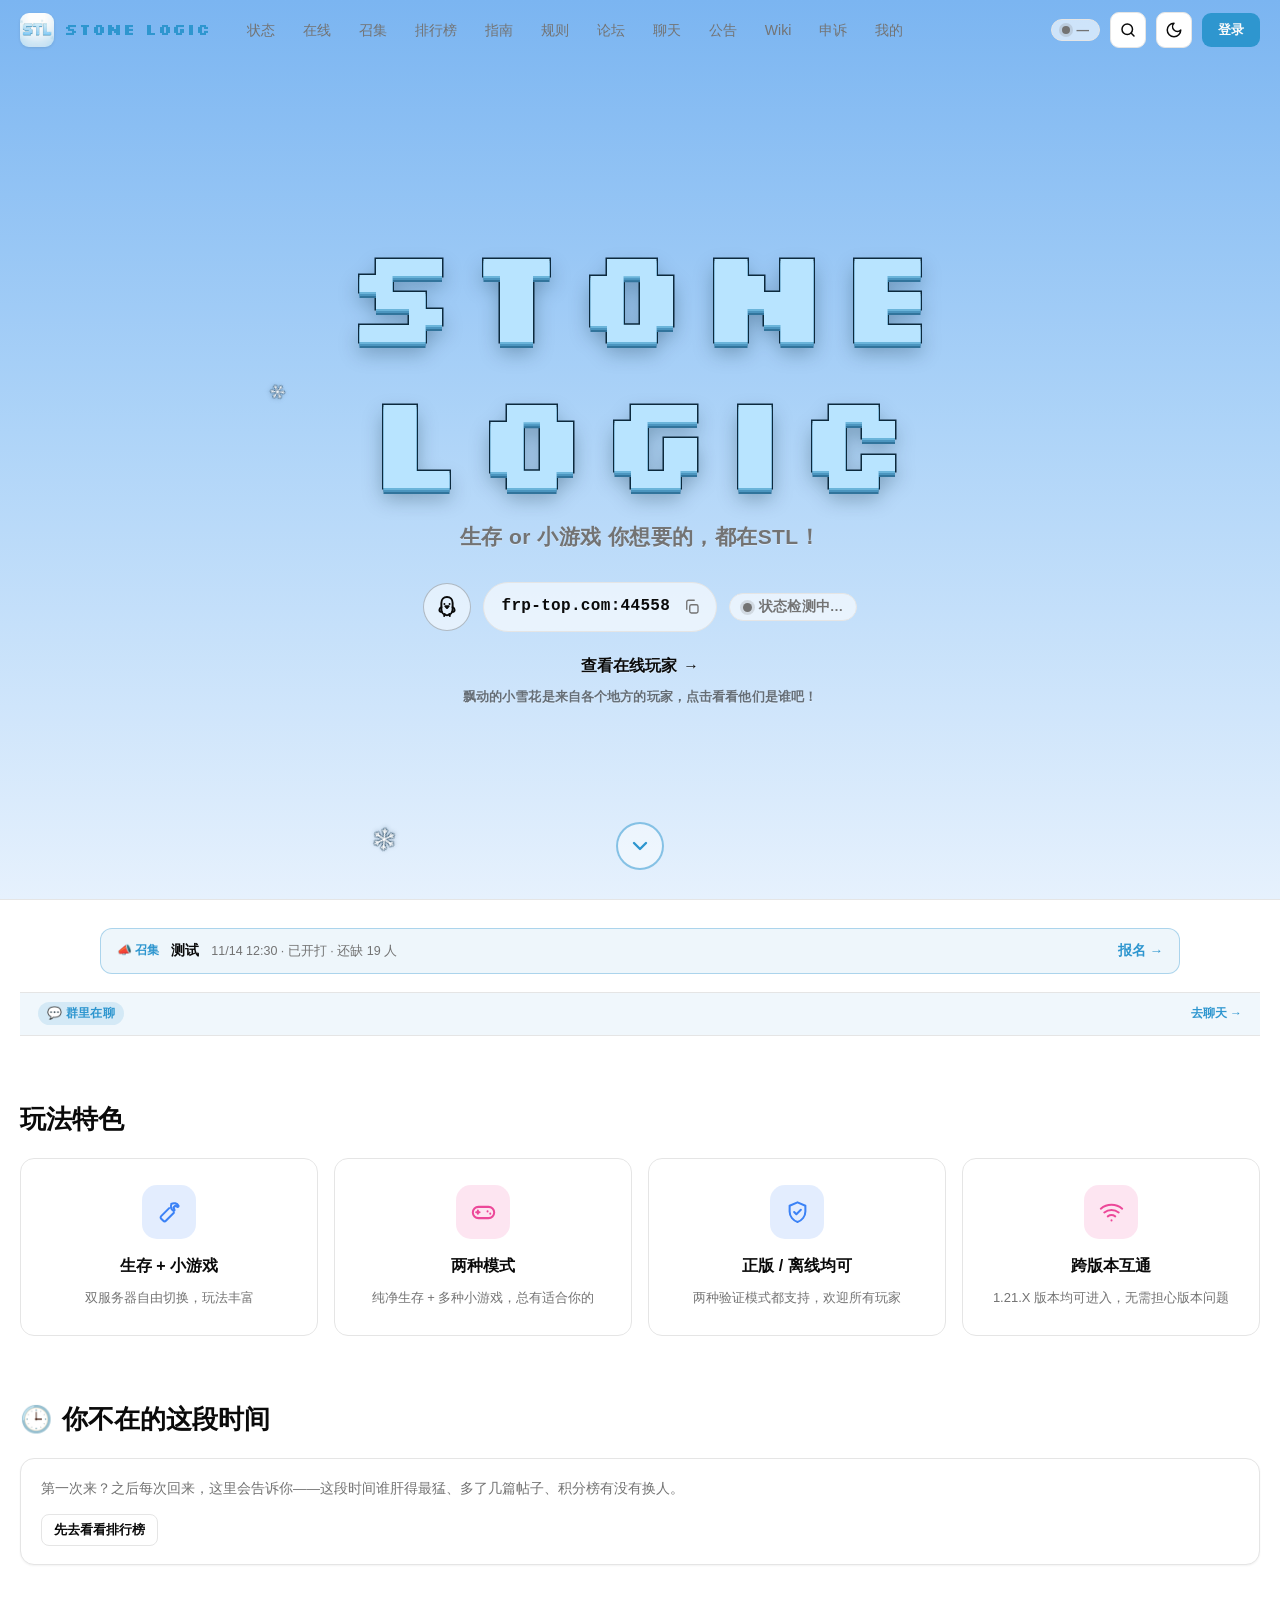
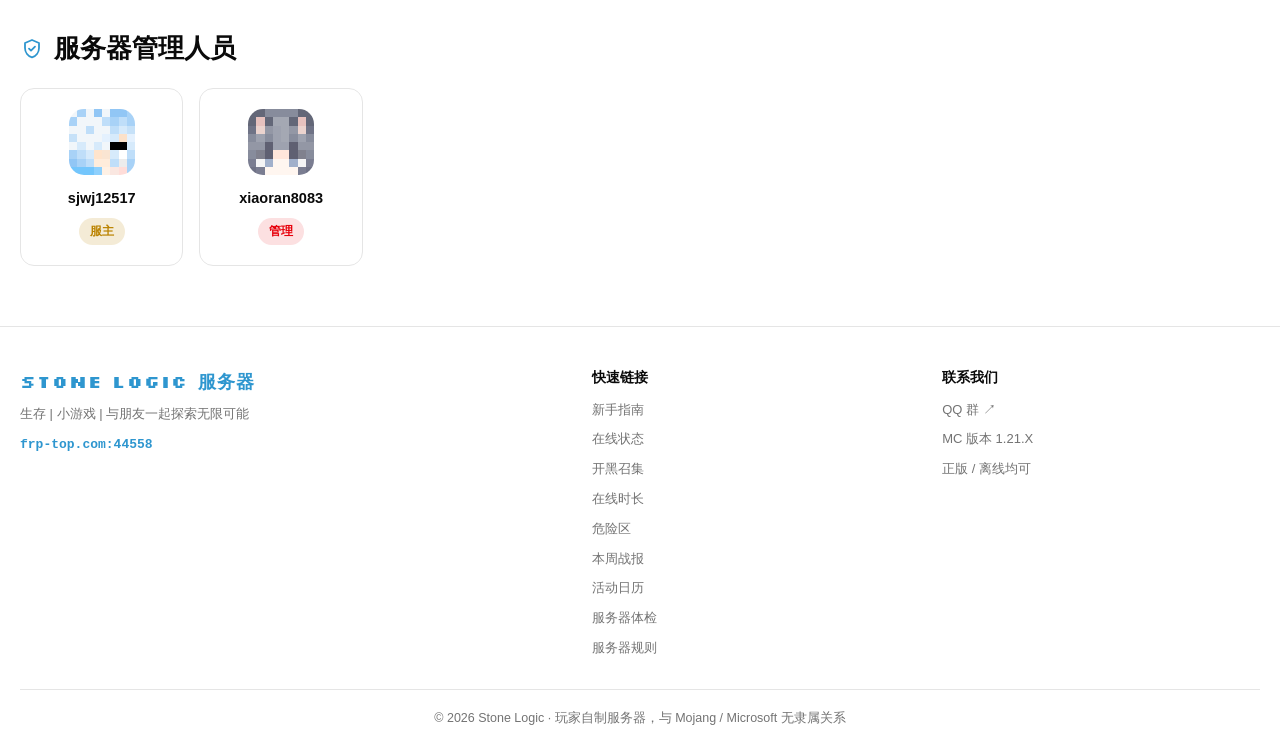
==== index.html @ b224d363 "移除赛事沙盘功能（用户决定不做了）：删赛事页/导航/报名UI/路由，服务端 match 模块解耦" ====
<!DOCTYPE html>
<html lang="zh-CN" data-theme="light">
<head>
<meta charset="UTF-8">
<meta name="viewport" content="width=device-width, initial-scale=1, viewport-fit=cover">
<meta name="description" content="Stone Logic 服务器官方站点：服务器状态、玩家皮肤查询、新手指南、服务器规则、封禁申诉。">
<title>Stone Logic 服务器</title>
<link rel="icon" href="assets/icon.png">
<link rel="stylesheet" href="assets/style.css">
  <link rel="preload" as="font" href="assets/fonts/silkscreen-700.woff2" type="font/woff2" crossorigin>
</head>
<body>

<!-- ===== 顶部导航 ===== -->
<header class="topbar">
  <div class="topbar-inner">
    <a class="brand" href="#/">
      <img class="brand-icon" src="assets/icon.png" alt="logo">
      <span class="brand-name stl-pixel">Stone Logic</span>
    </a>
    <nav class="nav-main" id="navMain"></nav>
    <div class="nav-right">
      <button class="icon-btn" id="searchBtn" title="全站搜索（Ctrl/⌘ + K）" aria-label="全站搜索">
        <svg width="18" height="18" viewBox="0 0 24 24" fill="none" stroke="currentColor" stroke-width="2" stroke-linecap="round" stroke-linejoin="round"><circle cx="11" cy="11" r="7"/><path d="m20 20-3.6-3.6"/></svg>
      </button>
      <button class="icon-btn" id="themeToggle" title="切换深色/浅色模式" aria-label="切换主题">
        <svg id="themeIconMoon" width="18" height="18" viewBox="0 0 24 24" fill="none" stroke="currentColor" stroke-width="2" stroke-linecap="round" stroke-linejoin="round"><path d="M12 3a6 6 0 0 0 9 9 9 9 0 1 1-9-9Z"/></svg>
        <svg id="themeIconSun" width="18" height="18" viewBox="0 0 24 24" fill="none" stroke="currentColor" stroke-width="2" stroke-linecap="round" stroke-linejoin="round" style="display:none"><circle cx="12" cy="12" r="4"/><path d="M12 2v2m0 16v2M4.9 4.9l1.4 1.4m11.4 11.4 1.4 1.4M2 12h2m16 0h2M4.9 19.1l1.4-1.4M17.7 6.3l1.4-1.4"/></svg>
      </button>
      <div class="nav-actions" id="navActions"></div>
    </div>
  </div>
</header>

<!-- ===== 主内容 ===== -->
<main class="main" id="main"></main>

<footer class="footer">
  <div class="footer-inner footer-cols">
    <div class="footer-brand">
      <div class="fb-name stl-pixel" id="footerName">Stone Logic 服务器</div>
      <p class="fb-tag">生存 | 小游戏 | 与朋友一起探索无限可能</p>
      <div class="fb-ip" id="footerIp">frp-top.com:44558</div>
    </div>
    <div class="footer-col">
      <div class="fc-title">快速链接</div>
      <a href="#/guide">新手指南</a>
      <a href="#/online">在线状态</a>
      <a href="#/rally">开黑召集</a>
      <a href="#/rank">在线时长</a>
      <a href="#/heat">危险区</a>
      <a href="#/weekly">本周战报</a>
      <a href="#/events">活动日历</a>
      <a href="#/health">服务器体检</a>
      <a href="#/rules">服务器规则</a>
    </div>
    <div class="footer-col">
      <div class="fc-title">联系我们</div>
      <a id="footerQq" href="https://qm.qq.com/q/UhSK4yuLGG" target="_blank" rel="noopener">QQ 群 ↗</a>
      <span>MC 版本 1.21.X</span>
      <span>正版 / 离线均可</span>
    </div>
  </div>
  <div class="footer-copy">© <span id="footerYear"></span> Stone Logic · 玩家自制服务器，与 Mojang / Microsoft 无隶属关系</div>
</footer>

<!-- 灯箱 -->
<div class="lightbox" id="lightbox" hidden>
  <button class="lb-close" id="lbClose" aria-label="关闭">✕</button>
  <img id="lbImg" src="" alt="">
  <div class="lb-cap" id="lbCap"></div>
</div>

<div class="toast" id="toast"></div>

<!-- ===== 全站搜索（Ctrl/⌘ + K） ===== -->
<div class="sbox" id="sbox" hidden>
  <div class="sbox-mask" id="sboxMask"></div>
  <div class="sbox-panel" role="dialog" aria-modal="true" aria-label="全站搜索">
    <div class="sbox-head">
      <svg class="sbox-ico" width="17" height="17" viewBox="0 0 24 24" fill="none" stroke="currentColor" stroke-width="2" stroke-linecap="round" stroke-linejoin="round"><circle cx="11" cy="11" r="7"/><path d="m20 20-3.6-3.6"/></svg>
      <input id="sboxInput" type="text" placeholder="搜玩家、帖子、Wiki、公告…" autocomplete="off" spellcheck="false">
      <kbd class="sbox-kbd">ESC</kbd>
    </div>
    <div class="sbox-body" id="sboxBody"></div>
    <div class="sbox-foot"><span id="sboxHint">输入关键词开始搜</span><span>Ctrl/⌘ + K 随时打开</span></div>
  </div>
</div>

<script src="assets/app.js"></script>
<script src="assets/authbar.js"></script>
<script src="assets/editor.js"></script>
</body>
</html>
---- assets/style.css ----
/* ===========================================================
   Stone Logic 官网样式 · mcnova 风格
   青绿主色 + 深色/浅色双主题 · shadcn 式卡片圆角
   =========================================================== */
/* 服务器名称统一用首页大标题那套方块像素字体。
   StlPixel 只有拉丁字形，"服务器" 这类中文会自动回落到后面的中文字体，
   跟首页「像素英文标题 + 普通中文标语」的搭配一致。 */
.stl-pixel{
  font-family:"StlPixel","Silkscreen","PingFang SC","Microsoft YaHei",Arial,sans-serif;
  font-weight:700;
  letter-spacing:.05em;
  text-transform:uppercase;
}
@font-face{
  font-family:"StlPixel";
  src:url("fonts/silkscreen-700.woff2") format("woff2");
  font-weight:700;font-style:normal;font-display:swap;
}
:root{
  /* 浅色主题 */
  --background: oklch(100% 0 0);
  --foreground: oklch(14.5% 0 0);
  --card: oklch(100% 0 0);
  --card-foreground: oklch(14.5% 0 0);
  --popover: oklch(100% 0 0);
  --popover-foreground: oklch(14.5% 0 0);
  --primary: oklch(64% .125 238);
  --primary-foreground: oklch(98.5% 0 0);
  --secondary: oklch(97% 0 0);
  --secondary-foreground: oklch(20.5% 0 0);
  --muted: oklch(97% 0 0);
  --muted-foreground: oklch(55.6% 0 0);
  --accent: oklch(97% 0 0);
  --accent-foreground: oklch(20.5% 0 0);
  --destructive: oklch(57.7% .245 27.325);
  --destructive-foreground: oklch(98.5% 0 0);
  --border: oklch(92.2% 0 0);
  --input: oklch(92.2% 0 0);
  --ring: oklch(64% .125 238 / .6);
  --gold: oklch(65% .14 80);
  --radius: .625rem;
  --font-sans: "Inter Variable","PingFang SC","Microsoft YaHei","Helvetica Neue",Arial,sans-serif;
  --shadow-sm: 0 1px 2px rgb(0 0 0/.05);
  --shadow: 0 4px 16px rgb(0 0 0/.07);
  --shadow-lg: 0 12px 34px rgb(0 0 0/.10);
  --sky-top:#7bb5f1; --sky-mid:#aed4f8; --sky-bottom:#e6f1fd;
  --topbar-h:60px;
}
[data-theme="dark"]{
  --background: oklch(14.5% 0 0);
  --foreground: oklch(98.5% 0 0);
  --card: oklch(20.5% 0 0);
  --card-foreground: oklch(98.5% 0 0);
  --popover: oklch(20.5% 0 0);
  --popover-foreground: oklch(98.5% 0 0);
  --primary: oklch(72% .12 238);
  --primary-foreground: oklch(15% 0 0);
  --secondary: oklch(26.9% 0 0);
  --secondary-foreground: oklch(98.5% 0 0);
  --muted: oklch(26.9% 0 0);
  --muted-foreground: oklch(70.8% 0 0);
  --accent: oklch(26.9% 0 0);
  --accent-foreground: oklch(98.5% 0 0);
  --destructive: oklch(70.4% .191 22.216);
  --destructive-foreground: oklch(98.5% 0 0);
  --border: oklch(100% 0 0/.1);
  --input: oklch(100% 0 0/.1);
  --ring: oklch(72% .12 238);
  --gold: oklch(70% .14 80);
  --shadow-sm: 0 1px 2px rgb(0 0 0/.3);
  --shadow: 0 4px 16px rgb(0 0 0/.35);
  --shadow-lg: 0 12px 34px rgb(0 0 0/.45);
  --sky-top:#2e5076; --sky-mid:#1e3654; --sky-bottom:#0f1c2c;
}
*{box-sizing:border-box}
[hidden]{display:none!important}
html{scroll-behavior:smooth}
body{
  margin:0;
  color:var(--foreground);
  background:var(--background);
  font-family:var(--font-sans);
  font-size:15px;
  line-height:1.6;
  -webkit-font-smoothing:antialiased;
  transition:background-color .25s,color .25s;
  min-height:100vh;
}
a{color:inherit;text-decoration:none}
img{display:block;max-width:100%}
button{font-family:inherit;cursor:pointer}
input,textarea,select{font-family:inherit}
code{font-family:ui-monospace,Consolas,Menlo,monospace}
::-webkit-scrollbar{width:10px;height:10px}
::-webkit-scrollbar-thumb{background:var(--border);border-radius:6px}

/* ===== 顶部导航 ===== */
.topbar{
  position:sticky;top:0;z-index:60;
  border-bottom:1px solid var(--border);
  background:color-mix(in oklab, var(--background) 82%, transparent);
  backdrop-filter:blur(14px);
  -webkit-backdrop-filter:blur(14px);
  transition:background-color .3s ease,border-color .3s ease;
}
/* 首页 Hero 铺在顶栏后面时，顶栏让路变全透明，天空渐变才能一路延伸上去，
   否则第一屏顶上会切出一条和页面不同色的白带。滚过 Hero 后自动恢复毛玻璃。 */
.topbar.over-hero{
  background:transparent;
  border-bottom-color:transparent;
  backdrop-filter:none;
  -webkit-backdrop-filter:none;
}
.topbar-inner{
  max-width:1280px;margin:0 auto;padding:0 20px;height:var(--topbar-h);
  display:flex;align-items:center;gap:16px;
}
.brand{display:flex;align-items:center;gap:10px;font-weight:800;font-size:17px;color:var(--primary);white-space:nowrap}
.brand-icon{width:34px;height:34px;border-radius:9px;object-fit:cover;box-shadow:0 1px 3px rgb(0 0 0/.10)}
.brand-name{font-size:16px}
.nav-main{display:flex;align-items:center;gap:4px;margin-left:8px;overflow-x:auto;scrollbar-width:none}
.nav-main::-webkit-scrollbar{display:none}
.nav-main a,.nav-main .nav-item{
  display:inline-flex;align-items:center;gap:5px;padding:7px 12px;border-radius:8px;
  font-size:14px;color:var(--muted-foreground);white-space:nowrap;cursor:pointer;transition:.18s;border:0;background:none;
}
.nav-main a:hover,.nav-main .nav-item:hover{color:var(--foreground);background:var(--accent)}
.nav-main a.active{color:var(--primary);font-weight:600}
.nav-main a.active{background:color-mix(in oklab, var(--primary) 10%, transparent)}
.nav-right{display:flex;align-items:center;gap:10px;margin-left:auto}
.icon-btn{
  width:36px;height:36px;border-radius:9px;border:1px solid var(--border);
  background:var(--card);color:var(--foreground);display:grid;place-items:center;transition:.18s;
}
.icon-btn:hover{border-color:var(--ring)}
.nav-actions{display:flex;align-items:center;gap:8px}

/* ===== 主内容 ===== */
.main{max-width:1280px;margin:0 auto;padding:28px 20px 60px;min-height:60vh}

/* ===== 首页 Hero（Minecraft 像素风大标题） ===== */
.hero{
  position:relative;overflow:hidden;
  /* 上边距要多拉：先把 .main 的 28px 内边距抵消掉，再钻到顶栏（含 1px 下边框）背后，
     这样天空渐变从窗口最顶端开始，跟菜单栏连成一片（配合 .topbar.over-hero） */
  margin:calc(-29px - var(--topbar-h)) calc(-50vw + 50%) 28px;
  padding:calc(clamp(60px,9vh,120px) + var(--topbar-h)) 20px clamp(84px,12vh,150px);
  min-height:100vh;
  min-height:100svh;
  display:flex;align-items:center;justify-content:center;
  text-align:center;
  border-bottom:1px solid var(--border);
  background:linear-gradient(180deg,var(--sky-top) 0%,var(--sky-mid) 48%,var(--sky-bottom) 100%);
}
.hero-sky{position:relative;max-width:1080px;margin:0 auto}
.hero-glow{
  position:absolute;left:0;top:0;width:360px;height:360px;border-radius:50%;
  pointer-events:none;opacity:0;z-index:3;
  background:radial-gradient(circle, rgba(255,255,255,.5) 0%, rgba(170,225,255,.22) 38%, transparent 68%);
  mix-blend-mode:screen;transform:translate(-50%,-50%);transition:opacity .25s;
}
.hero-title{
  margin:0 auto;
  display:flex;flex-direction:column;align-items:center;
  gap:clamp(6px,1.1vw,14px);
  font-family:"StlPixel","Silkscreen","Courier New",monospace;
  font-weight:700;
  font-size:clamp(44px,10.5vw,132px);
  line-height:1;letter-spacing:.06em;text-transform:uppercase;
  color:#b8e4ff;
  -webkit-text-stroke:3px #0e2b3f;
  paint-order:stroke fill;
  text-shadow:0 2px 0 #6ab4da,0 4px 0 #4b95bf,0 6px 0 #31749c,0 10px 20px rgba(8,40,60,.34);
  image-rendering:pixelated;
}
.hero-title span{display:block;padding-left:.06em}
.hero-slogan{
  margin:18px 0 4px;
  font-size:clamp(15px,1.9vw,21px);
  font-weight:600;letter-spacing:.02em;line-height:1.55;
  color:var(--muted-foreground);
  text-shadow:0 1px 0 rgba(255,255,255,.4);
}
.hero-actions{display:flex;gap:12px;justify-content:center;flex-wrap:wrap}
.hero-actions .btn{font-size:14.5px;padding:11px 22px}
.hero-meta{display:flex;align-items:center;justify-content:center;gap:12px;margin-top:clamp(20px,3.2vh,36px);flex-wrap:wrap}
.hero-qq{width:48px;height:48px;border-radius:50%;display:grid;place-items:center;flex:none;
  border:1.6px solid color-mix(in oklab,var(--foreground) 24%,transparent);color:var(--foreground);
  background:color-mix(in oklab,var(--card) 55%,transparent);transition:.18s}
.hero-qq:hover{border-color:var(--primary);color:var(--primary);transform:translateY(-1px)}
.hero-qq svg{width:26px;height:26px}
.hero-addr{display:flex;align-items:center;gap:2px;padding:4px 4px 4px 18px;border-radius:999px;
  background:color-mix(in oklab,var(--card) 62%,transparent);border:1px solid var(--border)}
.hero-ip{font-family:ui-monospace,Consolas,Menlo,monospace;font-size:16px;font-weight:700;color:var(--foreground);letter-spacing:.02em}
.hero-copy{width:40px;height:40px;border-radius:999px;border:0;background:transparent;color:var(--muted-foreground);
  display:grid;place-items:center;transition:.18s}
.hero-copy:hover{background:var(--accent);color:var(--primary)}
.hero-copy.ok{color:var(--primary)}
.hero-copy svg{width:18px;height:18px}
.hero-online{display:inline-flex;align-items:center;gap:6px;margin-top:clamp(14px,2.4vh,22px);
  font-size:15.5px;font-weight:700;color:var(--foreground);text-shadow:0 1px 0 rgba(255,255,255,.35)}
.hero-online strong{color:var(--primary);font-size:18px;margin:0 2px}
.ho-arrow{transition:transform .18s}
.hero-online:hover .ho-arrow{transform:translateX(4px)}
/* 雪花说明：比上面那条链接轻一档，别抢主文案的注意力；
   宽度收在 26em 内，窄屏最多折两行 */
.hero-online-hint{
  margin:8px auto 0;max-width:min(92vw,34em);text-wrap:balance;
  font-size:12.5px;line-height:1.65;font-weight:600;letter-spacing:.01em;
  color:color-mix(in oklab,var(--foreground) 56%,transparent);
  text-shadow:0 1px 0 rgba(255,255,255,.3);
  animation:stlFadeUp .6s .46s both;
}
[data-theme="dark"] .hero-online-hint{color:color-mix(in oklab,var(--foreground) 60%,transparent);text-shadow:none}
@media (max-width:560px){ .hero-online-hint{font-size:12px;max-width:min(94vw,24em)} }
@media (prefers-reduced-motion: reduce){ .hero-online-hint{animation:none!important} }
.hero-scroll{position:absolute;left:50%;bottom:clamp(16px,3.2vh,30px);transform:translateX(-50%);
  width:48px;height:48px;border-radius:50%;display:grid;place-items:center;cursor:pointer;z-index:4;
  border:2px solid color-mix(in oklab,var(--primary) 55%,transparent);
  background:color-mix(in oklab,var(--card) 45%,transparent);color:var(--primary);
  animation:stlBounce 1.8s ease-in-out infinite}
.hero-scroll:hover{background:color-mix(in oklab,var(--card) 72%,transparent)}
.hero-scroll svg{width:24px;height:24px}
@keyframes stlBounce{0%,100%{transform:translateX(-50%) translateY(0)}50%{transform:translateX(-50%) translateY(9px)}}

/* ===== 在线玩家雪花 ===== */
/* 每个在线玩家一朵，在 Hero 里飘；鼠标悬停出资料卡，点击进玩家主页 */
/* Hero 现在钻到顶栏背后了，雪花层要从顶栏下沿开始排，
   否则会有雪花飘进菜单栏、贴着导航文字和按钮，看着像错位 */
.hero-flakes{position:absolute;left:0;right:0;bottom:0;top:var(--topbar-h);overflow:hidden;pointer-events:none;z-index:2}
.snow{
  position:absolute;left:0;top:0;width:24px;height:24px;padding:0;border:0;background:none;
  pointer-events:auto;cursor:pointer;color:#fff;opacity:.95;
  filter:drop-shadow(0 1px 2px rgba(10,46,74,.28));
  transition:opacity .18s,color .18s,filter .18s;
  will-change:transform;
}
.snow svg{width:100%;height:100%;display:block}
.snow:hover,.snow:focus-visible{opacity:1;color:#f2faff;filter:drop-shadow(0 3px 8px rgba(10,46,74,.55)) brightness(1.08);outline:none}
.snow:hover{transform-origin:center}

/* 悬停资料卡 */
.snow-tip{
  position:fixed;z-index:90;left:0;top:0;pointer-events:none;
  display:flex;align-items:center;gap:10px;padding:9px 13px 9px 9px;
  background:var(--card);color:var(--card-foreground);
  border:1px solid var(--border);border-radius:12px;box-shadow:var(--shadow-lg);
  opacity:0;transform:translateY(6px);transition:opacity .16s,transform .16s;
}
.snow-tip.show{opacity:1;transform:none}
.snow-tip img{width:38px;height:38px;border-radius:9px;background:var(--muted);flex:none;image-rendering:pixelated}
.snow-tip .t-nm{font-weight:800;font-size:14.5px;line-height:1.25}
.snow-tip .t-sub{font-size:12px;color:var(--muted-foreground);margin-top:2px;white-space:nowrap}
.snow-tip .t-go{font-size:11.5px;color:var(--primary);font-weight:700;margin-top:3px;white-space:nowrap}

/* ===== 玩家主页 ===== */
.pf-head{display:flex;align-items:center;gap:16px;margin-bottom:22px}
.pf-av{width:76px;height:76px;border-radius:16px;background:var(--muted);flex:none;image-rendering:pixelated;
  border:1px solid var(--border)}
.pf-id{min-width:0}
.pf-name{font-size:22px;font-weight:800;line-height:1.2;word-break:break-all}
.pf-tags{display:flex;flex-wrap:wrap;align-items:center;gap:8px;margin-top:8px}
.pf-sec{font-size:14px;font-weight:700;margin:22px 0 10px;display:flex;align-items:center;gap:8px}
.pf-sec:first-child{margin-top:0}
.pf-cnt{font-size:12px;font-weight:600;color:var(--muted-foreground);background:var(--muted);
  border-radius:99px;padding:1px 8px}
.pf-posts{display:grid;gap:8px}
.pf-post{display:flex;align-items:center;gap:12px;padding:11px 14px;border:1px solid var(--border);
  border-radius:10px;font-size:14px;font-weight:600;transition:.16s;min-width:0}
.pf-post:hover{border-color:var(--ring);background:var(--accent);color:var(--primary)}
.pf-post span{margin-left:auto;flex:none;font-size:12px;font-weight:500;color:var(--muted-foreground)}
.pf-post span.pend{color:oklch(52% .13 70);font-weight:700}
[data-theme="dark"] .pf-post span.pend{color:oklch(80% .13 75)}
.pf-post.pf-more{color:var(--muted-foreground);font-weight:600;border-style:dashed;justify-content:center}
.pf-none{font-size:13.5px;color:var(--muted-foreground);padding:14px 2px;line-height:1.7}
.pf-post{overflow:hidden;text-overflow:ellipsis;white-space:nowrap}
@media (max-width:520px){
  .pf-head{flex-wrap:wrap;gap:12px}
  .pf-av{width:60px;height:60px;border-radius:13px}
  .pf-name{font-size:18px}
}

/* ===== 页头 ===== */
.page-head{margin-bottom:24px}
.page-head .crumb{font-size:13px;color:var(--muted-foreground);margin-bottom:6px}
.page-head h1{font-size:26px;font-weight:800;margin:0 0 6px;letter-spacing:-.5px}
.page-head p{color:var(--muted-foreground);font-size:14px;margin:0;max-width:720px}

/* ===== 卡片 ===== */
.card{
  background:var(--card);border:1px solid var(--border);border-radius:calc(var(--radius)*1.4);
  padding:20px;color:var(--card-foreground);
}
.card + .card{margin-top:16px}
.card-hover{transition:transform .2s,box-shadow .2s,border-color .2s}
.card-hover:hover{transform:translateY(-3px);border-color:var(--ring);box-shadow:var(--shadow-lg)}

/* ===== 首页分区（玩法特色 4 卡 / 服务器管理人员） ===== */
.home-section{margin-top:clamp(44px,7vh,76px)}
.section-title{display:flex;align-items:center;gap:10px;font-size:clamp(20px,2.6vw,26px);font-weight:800;margin:0 0 18px}
.sec-ico{display:inline-flex;color:var(--primary)}
.sec-ico svg{width:24px;height:24px}
.feat4{display:grid;grid-template-columns:repeat(auto-fit,minmax(220px,1fr));gap:16px}
.feat4-card{background:var(--card);border:1px solid var(--border);border-radius:calc(var(--radius)*1.4);
  display:flex;flex-direction:column;align-items:center;text-align:center;padding:26px 18px;
  transition:transform .2s,box-shadow .2s,border-color .2s}
.feat4-card:hover{transform:translateY(-3px);border-color:var(--ring);box-shadow:var(--shadow-lg)}
.feat4-ico{width:54px;height:54px;border-radius:15px;display:grid;place-items:center;margin-bottom:14px}
.feat4-ico svg{width:27px;height:27px}
.tint-blue{background:color-mix(in oklab,#3b82f6 14%,transparent);color:#3b82f6}
.tint-pink{background:color-mix(in oklab,#ec4899 14%,transparent);color:#ec4899}
.feat4-card h3{margin:0 0 8px;font-size:16px;font-weight:800}
.feat4-card p{margin:0;font-size:13px;color:var(--muted-foreground);line-height:1.7}
.staff-grid{display:grid;grid-template-columns:repeat(auto-fill,minmax(150px,1fr));gap:16px}
.staff-card{background:var(--card);border:1px solid var(--border);border-radius:calc(var(--radius)*1.4);
  display:flex;flex-direction:column;align-items:center;text-align:center;padding:20px 14px;transition:.2s}
.staff-card:hover{border-color:var(--ring);box-shadow:var(--shadow)}
.staff-av{width:66px;height:66px;border-radius:15px;image-rendering:pixelated;background-color:var(--muted);background-size:cover;background-position:center;background-repeat:no-repeat;margin-bottom:12px}
.staff-nm{font-weight:700;font-size:14.5px;margin-bottom:8px;word-break:break-all}
.staff-roles{display:flex;gap:6px;flex-wrap:wrap;justify-content:center}

/* ===== 网格 ===== */
.grid{display:grid;gap:16px}
.grid-2{grid-template-columns:repeat(auto-fit,minmax(300px,1fr))}
.grid-3{grid-template-columns:repeat(auto-fit,minmax(240px,1fr))}
.grid-4{grid-template-columns:repeat(auto-fit,minmax(200px,1fr))}

/* ===== 按钮 ===== */
.btn{
  display:inline-flex;align-items:center;justify-content:center;gap:8px;
  padding:9px 18px;border-radius:9px;font-size:14px;font-weight:600;
  border:1px solid transparent;transition:.18s;line-height:1.4;
}
.btn-primary{background:var(--primary);color:var(--primary-foreground)}
.btn-primary:hover{opacity:.9}
.btn-outline{background:var(--card);border-color:var(--border);color:var(--foreground)}
.btn-outline:hover{background:var(--accent)}
.btn-ghost{background:transparent;color:var(--muted-foreground)}
.btn-ghost:hover{background:var(--accent);color:var(--foreground)}
.btn-danger{background:var(--destructive);color:var(--destructive-foreground)}
.btn:disabled{opacity:.5;cursor:not-allowed}
.btn-sm{padding:6px 12px;font-size:13px;border-radius:8px}
.btn-block{width:100%}

/* ===== 表单 ===== */
.field{display:grid;gap:6px;margin-bottom:14px}
.field label{font-size:13px;font-weight:600;color:var(--muted-foreground)}
.field input,.field textarea,.field select{
  background:var(--card);border:1px solid var(--input);color:var(--foreground);
  border-radius:9px;padding:10px 13px;font-size:14px;width:100%;outline:none;transition:.18s;
}
.field input:focus,.field textarea:focus,.field select:focus{border-color:var(--ring);box-shadow:0 0 0 3px var(--ring)}
.field textarea{resize:vertical;min-height:96px;line-height:1.6}
.row2{display:grid;grid-template-columns:1fr 1fr;gap:14px}

/* ===== 徽章 / 标签 ===== */
.badge{
  display:inline-flex;align-items:center;gap:5px;padding:3px 10px;border-radius:999px;
  font-size:12px;font-weight:600;border:1px solid transparent;
}
.badge-green{background:color-mix(in oklab, var(--primary) 12%, transparent);color:var(--primary)}
.badge-gold{background:color-mix(in oklab, var(--gold) 16%, transparent);color:var(--gold)}
.badge-red{background:color-mix(in oklab, var(--destructive) 12%, transparent);color:var(--destructive)}
.badge-muted{background:var(--muted);color:var(--muted-foreground)}
.badge-blue{background:color-mix(in oklab,#3b82f6 12%,transparent);color:#3b82f6}
.badge-cyan{background:color-mix(in oklab,#06b6d4 12%,transparent);color:#06b6d4}
.dot{width:8px;height:8px;border-radius:50%;background:currentColor;display:inline-block}

/* ===== 状态页 ===== */
.status-hero{display:grid;grid-template-columns:1fr auto;gap:24px;align-items:center;margin-bottom:20px}
.status-hero .online-count{font-size:44px;font-weight:800;color:var(--primary);line-height:1}
.status-pill{
  display:inline-flex;align-items:center;gap:8px;padding:8px 16px;border-radius:999px;
  font-size:14px;font-weight:700;
}
.status-pill.on{background:color-mix(in oklab, var(--primary) 14%, transparent);color:var(--primary)}
.status-pill.off{background:color-mix(in oklab, var(--destructive) 14%, transparent);color:var(--destructive)}
.stat-row{display:flex;gap:16px;flex-wrap:wrap}
.stat-box{flex:1;min-width:140px;background:var(--muted);border-radius:12px;padding:14px 16px}
.stat-box .k{font-size:12px;color:var(--muted-foreground)}
.stat-box .v{font-size:20px;font-weight:700;margin-top:4px}
.stat-box .ksub{font-size:11px;color:var(--muted-foreground);margin-top:3px}
.stat-box .v.warn{color:oklch(62% .14 70)}
.stat-box .v.bad{color:var(--destructive)}
.motd{background:var(--muted);border-radius:12px;padding:14px 16px;margin-top:16px;font-size:14px;white-space:pre-wrap;color:var(--muted-foreground)}

/* ===== 在线人数曲线（状态页） ===== */
.st-chart-wrap{margin-top:20px;background:var(--card);border:1px solid var(--border);border-radius:12px;padding:14px 16px 8px}
.st-chart-head{display:flex;align-items:baseline;justify-content:space-between;gap:12px;flex-wrap:wrap;margin-bottom:10px}
.st-chart-head>span:first-child{font-size:14px;font-weight:700}
.st-chart-note{font-size:12px;color:var(--muted-foreground)}
.st-chart{width:100%;height:150px;display:block}

/* ===== 玩家列表 ===== */
.player-grid{display:grid;grid-template-columns:repeat(auto-fill,minmax(120px,1fr));gap:12px}
.player-cell{display:flex;flex-direction:column;align-items:center;gap:8px;padding:14px 8px;border-radius:12px;border:1px solid var(--border);background:var(--card);transition:.18s}
.player-cell:hover{border-color:var(--ring)}
.player-cell img{width:48px;height:48px;border-radius:10px;image-rendering:pixelated}
.player-cell .nm{font-size:13px;font-weight:600;max-width:110px;overflow:hidden;text-overflow:ellipsis;white-space:nowrap}

/* ===== 表格 ===== */
.table{width:100%;border-collapse:collapse;font-size:14px}
.table th,.table td{text-align:left;padding:11px 14px;border-bottom:1px solid var(--border)}
.table th{font-size:12px;font-weight:600;color:var(--muted-foreground);text-transform:uppercase;letter-spacing:.3px}
.table tbody tr:hover{background:var(--accent)}
.table .rank{font-weight:800;color:var(--primary)}
.table .rank.top1{color:var(--gold)}

/* ===== 页脚 ===== */
.footer{border-top:1px solid var(--border);padding:40px 20px 24px;color:var(--muted-foreground);font-size:13px}
.footer-inner{max-width:1280px;margin:0 auto}
.footer-cols{display:grid;grid-template-columns:1.7fr 1fr 1fr;gap:32px}
.fb-name{font-size:18px;font-weight:700;color:var(--primary);margin-bottom:8px}
.fb-tag{margin:0 0 10px;font-size:13px;color:var(--muted-foreground)}
.fb-ip{font-family:ui-monospace,Consolas,Menlo,monospace;font-weight:700;color:var(--primary);font-size:13px;word-break:break-all}
.footer-col{display:flex;flex-direction:column;gap:9px}
.fc-title{font-size:13.5px;font-weight:800;color:var(--foreground);margin-bottom:2px}
.footer-col a,.footer-col span{font-size:13px;color:var(--muted-foreground);transition:.16s}
.footer-col a:hover{color:var(--primary)}
.footer-copy{margin-top:30px;padding-top:18px;border-top:1px solid var(--border);text-align:center;font-size:12.5px;color:var(--muted-foreground)}

/* ===== 灯箱 ===== */
.lightbox{position:fixed;inset:0;z-index:200;background:rgb(0 0 0/.88);display:flex;align-items:center;justify-content:center;flex-direction:column}
.lightbox img{max-width:92vw;max-height:82vh;border-radius:12px}
.lb-close{position:absolute;top:18px;right:20px;width:42px;height:42px;border-radius:50%;border:none;background:rgb(255 255 255/.12);color:#fff;font-size:20px}
.lb-cap{color:#e6efe9;font-size:14px;margin-top:14px}

/* ===== Toast ===== */
.toast{position:fixed;left:50%;bottom:32px;transform:translate(-50%,20px);z-index:300;background:var(--popover);border:1px solid var(--border);color:var(--popover-foreground);padding:11px 20px;border-radius:12px;font-size:14px;box-shadow:var(--shadow-lg);opacity:0;pointer-events:none;transition:.25s;max-width:90vw}
.toast.show{opacity:1;transform:translate(-50%,0)}

/* ===== 空态 ===== */
.empty{padding:40px 20px;text-align:center;color:var(--muted-foreground);border:1px dashed var(--border);border-radius:14px}
.empty .ico{font-size:38px;margin-bottom:8px}
.empty p{margin:0;font-size:14px;white-space:nowrap}

/* ===== 响应式 ===== */
@media(max-width:860px){
  .status-hero{grid-template-columns:1fr}
  .row2{grid-template-columns:1fr}
}
@media(max-width:640px){
  .brand-name{display:none}
  .main{padding:20px 14px 50px}
  .nav-main a,.nav-main .nav-item{padding:6px 9px;font-size:13px}
}

/* ===== 入场动画 ===== */
@keyframes stlFadeUp{from{opacity:0;transform:translateY(18px)}to{opacity:1;transform:none}}
@keyframes stlFadeIn{from{opacity:0}to{opacity:1}}
@keyframes stlTitleIn{from{opacity:0;transform:translateY(12px) scale(.96)}to{opacity:1;transform:none}}
.hero-sky .hero-title{animation:stlTitleIn .6s cubic-bezier(.22,.61,.36,1) both}
.card,.page-head{animation:stlFadeUp .55s cubic-bezier(.22,.61,.36,1) both}
.hero-sky .hero-slogan{animation:stlFadeUp .6s .18s both}
.hero-sky .hero-actions,.hero-sky .hero-ip{animation:stlFadeUp .6s .38s both}
.grid > *{animation:stlFadeUp .5s both}
.feat4 > *,.staff-grid > *{animation:stlFadeUp .5s both}
.feat4 > *:nth-child(2),.staff-grid > *:nth-child(2){animation-delay:.05s}
.feat4 > *:nth-child(3),.staff-grid > *:nth-child(3){animation-delay:.1s}
.feat4 > *:nth-child(4),.staff-grid > *:nth-child(4){animation-delay:.15s}
.grid > *:nth-child(2){animation-delay:.05s}
.grid > *:nth-child(3){animation-delay:.1s}
.grid > *:nth-child(4){animation-delay:.15s}
.grid > *:nth-child(5){animation-delay:.2s}
.grid > *:nth-child(6){animation-delay:.25s}
.grid > *:nth-child(n+7){animation-delay:.3s}
.stat-row > *{animation:stlFadeUp .5s both}
@media (prefers-reduced-motion: reduce){
  .card,.page-head,.hero-sky .hero-title,.hero-sky .hero-slogan,
  .hero-sky .hero-actions,.hero-sky .hero-ip,.grid > *,
  .stat-row > *,.feat4 > *,.staff-grid > *{animation:none!important}
}

/* ===== 实时状态徽标（地址旁：绿点=在线 / 红点=离线） ===== */
.live-badge{
  display:inline-flex;align-items:center;gap:7px;
  padding:6px 13px;border-radius:999px;white-space:nowrap;
  font-size:13.5px;font-weight:700;line-height:1;letter-spacing:.01em;
  color:var(--muted-foreground);
  background:color-mix(in oklab,var(--card) 62%,transparent);
  border:1px solid var(--border);
  transition:color .2s,border-color .2s,background .2s
}
.live-dot{
  width:9px;height:9px;border-radius:50%;flex:none;
  background:var(--muted-foreground);
  box-shadow:0 0 0 3px color-mix(in oklab,var(--muted-foreground) 20%,transparent);
  transition:background .2s,box-shadow .2s
}
/* 在线：绿点 + 呼吸光晕 */
.live-badge.is-on{
  color:#15803d;border-color:rgba(34,197,94,.42);
  background:color-mix(in oklab,#22c55e 12%,transparent)
}
.live-badge.is-on .live-dot{
  background:#22c55e;box-shadow:0 0 0 3px rgba(34,197,94,.24);
  animation:livePulse 2s ease-in-out infinite
}
/* 离线：红点 */
.live-badge.is-off{
  color:var(--destructive);border-color:color-mix(in oklab,var(--destructive) 45%,transparent);
  background:color-mix(in oklab,var(--destructive) 12%,transparent)
}
.live-badge.is-off .live-dot{background:#ef4444;box-shadow:0 0 0 3px rgba(239,68,68,.24)}
@keyframes livePulse{
  0%,100%{box-shadow:0 0 0 3px rgba(34,197,94,.24)}
  50%{box-shadow:0 0 0 6px rgba(34,197,94,.07)}
}
/* 深色主题下调亮文字，保证对比度 */
[data-theme="dark"] .live-badge.is-on{color:#4ade80}
/* 首页：跟地址一起淡入，别突兀地蹦出来 */
.hero-sky .live-badge{animation:stlFadeUp .6s .38s both}
@media (prefers-reduced-motion: reduce){
  .hero-sky .live-badge{animation:none!important}
  .live-badge.is-on .live-dot{animation:none!important}
}
/* 状态胶囊的"在线"也改成绿色，跟地址旁的绿点统一语义（原来跟主色走是蓝的） */
.status-pill.on{
  background:color-mix(in oklab,#22c55e 15%,transparent);
  color:#15803d
}
[data-theme="dark"] .status-pill.on{color:#4ade80}
/* 顶部导航里的迷你版（全站可见，点进在线状态页） */
.nav-live{padding:4px 10px;font-size:12.5px;text-decoration:none;gap:6px}
.nav-live .live-dot{width:8px;height:8px}
.nav-live:hover{background:var(--accent)}
/* 名单为空时的占位：铺满整行居中，别缩成左边一个小方块 */
.player-grid > .empty{grid-column:1/-1;justify-self:center}
/* 名单同步说明（比实时人数略滞后的提示） */
.list-note{grid-column:1/-1;margin-top:8px;font-size:12.5px;color:var(--muted-foreground)}
@media (max-width:600px){
  .live-badge{font-size:12.5px;padding:5px 11px}
  /* 手机窄屏导航本来就挤，这里只保留状态点，不占文字宽度 */
  .nav-live{display:none}
}

/* ===== 反馈页 ===== */
.fb-tip{
  padding:11px 14px;margin-bottom:16px;border-radius:10px;
  font-size:13px;line-height:1.7;
  background:color-mix(in oklab,var(--primary) 8%,transparent);
  border:1px solid color-mix(in oklab,var(--primary) 22%,transparent);
  border-left:3px solid var(--primary);
  color:var(--muted-foreground);
}
.fb-tip strong{color:var(--primary)}
.field label .fb-count{
  float:right;font-weight:500;font-size:12px;
  color:var(--muted-foreground);font-variant-numeric:tabular-nums
}
#fbText{min-height:150px}
.fb-msg{font-size:13px;line-height:1.7;min-height:20px;margin-bottom:12px}
.fb-msg.busy{color:var(--muted-foreground)}
.fb-msg.ok{color:#15803d}
.fb-msg.ok a{color:inherit;font-weight:600;text-decoration:underline;text-underline-offset:2px}
.fb-msg.err{color:var(--destructive)}
[data-theme="dark"] .fb-msg.ok{color:#4ade80}
.fb-actions{display:flex;flex-wrap:wrap;gap:10px;align-items:center}
.fb-foot{margin-top:16px;padding-top:14px;border-top:1px solid var(--border);font-size:12.5px;color:var(--muted-foreground)}
.fb-foot a{color:var(--primary);text-decoration:underline;text-underline-offset:2px}

/* ===== 三端聊天 ===== */
.chat-note{
  padding:10px 13px;margin-bottom:14px;border-radius:10px;font-size:12.5px;line-height:1.7;
  background:color-mix(in oklab,var(--primary) 8%,transparent);
  border:1px solid color-mix(in oklab,var(--primary) 20%,transparent);
  color:var(--muted-foreground)
}
.chat-list{
  height:clamp(320px,52vh,520px);overflow-y:auto;overscroll-behavior:contain;
  border:1px solid var(--border);border-radius:12px;background:var(--muted);padding:10px
}
.chat-empty{color:var(--muted-foreground);font-size:13px;text-align:center;padding:40px 10px}
.chat-row{
  display:flex;align-items:baseline;gap:8px;flex-wrap:wrap;
  padding:7px 9px;margin-bottom:5px;border-radius:9px;background:var(--card);
  border:1px solid transparent;line-height:1.65
}
.chat-row.mine{border-color:color-mix(in oklab,var(--primary) 32%,transparent);
  background:color-mix(in oklab,var(--primary) 7%,var(--card))}
.chat-tag{
  flex:none;font-size:10.5px;font-weight:700;padding:1px 7px;border-radius:999px;
  color:#fff;background:var(--muted-foreground);letter-spacing:.02em
}
.chat-tag.src-qq{background:oklch(62% .14 250)}
.chat-tag.src-mc{background:oklch(60% .13 155)}
.chat-tag.src-web{background:oklch(62% .16 310)}
[data-theme="dark"] .chat-tag.src-qq{background:oklch(72% .14 250)}
[data-theme="dark"] .chat-tag.src-mc{background:oklch(72% .13 155)}
[data-theme="dark"] .chat-tag.src-web{background:oklch(72% .16 310)}
.chat-name{font-size:12.5px;font-weight:700;color:var(--foreground)}
.chat-time{font-size:11px;color:var(--muted-foreground);font-variant-numeric:tabular-nums}
.chat-text{font-size:13.5px;color:var(--foreground);word-break:break-word;white-space:pre-wrap}
.chat-compose{display:flex;gap:9px;margin-top:12px}
.chat-compose input{
  flex:1;min-width:0;background:var(--card);border:1px solid var(--input);color:var(--foreground);
  border-radius:9px;padding:10px 13px;font-size:14px;outline:none
}
.chat-compose input:focus{border-color:var(--ring);box-shadow:0 0 0 3px var(--ring)}
.chat-compose input:disabled{opacity:.55}
.chat-compose .btn{flex:none;white-space:nowrap}
.chat-status{font-size:12.5px;min-height:18px;margin-top:9px;color:var(--muted-foreground)}
.chat-status.err{color:var(--destructive);font-weight:600}
.chat-status.busy{color:var(--muted-foreground)}
.chat-login{
  margin-top:11px;padding:10px 13px;border-radius:9px;font-size:13px;
  background:color-mix(in oklab,var(--destructive) 8%,transparent);
  border:1px solid color-mix(in oklab,var(--destructive) 22%,transparent);
  color:var(--foreground)
}
.chat-login a{color:var(--primary);font-weight:700;text-decoration:underline;text-underline-offset:2px}
@media (max-width:600px){
  .chat-list{height:46vh}
  .chat-compose .btn{padding:9px 13px;font-size:13px}
}

/* ================= 论坛 ================= */
.forum-wrap{display:grid;grid-template-columns:240px 1fr;gap:22px;align-items:start}
@media (max-width:820px){.forum-wrap{grid-template-columns:1fr}}
.forum-side{position:sticky;top:84px;background:var(--card);border:1px solid var(--border);border-radius:var(--radius);padding:16px;box-shadow:var(--shadow-sm)}
@media (max-width:820px){.forum-side{position:static}}
.forum-side .side-new{display:block;width:100%;text-align:center;margin-bottom:14px}
.forum-side h4{font-size:12px;text-transform:uppercase;letter-spacing:.06em;color:var(--muted-foreground);margin:16px 0 8px}
.forum-side h4:first-of-type{margin-top:0}
.forum-nav a,.forum-cat a{display:flex;align-items:center;justify-content:space-between;gap:8px;padding:8px 10px;border-radius:9px;color:var(--foreground);text-decoration:none;font-size:14px;transition:background .15s}
.forum-nav a:hover,.forum-cat a:hover{background:var(--accent)}
.forum-nav a.active{background:color-mix(in oklab,var(--primary) 14%,transparent);color:var(--primary);font-weight:700}
.forum-cat a .cnt{font-size:12px;color:var(--muted-foreground);font-variant-numeric:tabular-nums}
.forum-side .side-search{width:100%;background:var(--card);border:1px solid var(--input);color:var(--foreground);border-radius:9px;padding:9px 11px;font-size:13.5px;outline:none;margin-bottom:4px}
.forum-side .side-search:focus{border-color:var(--ring);box-shadow:0 0 0 3px var(--ring)}
.forum-rank{display:flex;align-items:center;gap:9px;padding:6px 8px;font-size:13.5px}
.forum-rank .rk-av{width:26px;height:26px;border-radius:7px;background:var(--muted);object-fit:cover}
.forum-rank .rk-name{flex:1;min-width:0;overflow:hidden;text-overflow:ellipsis;white-space:nowrap}
.forum-rank .rk-num{font-weight:800;color:var(--primary);font-variant-numeric:tabular-nums}
.forum-empty{color:var(--muted-foreground);font-size:14px;padding:32px 12px;text-align:center}

.post-card{display:block;text-decoration:none;color:inherit;background:var(--card);border:1px solid var(--border);border-radius:var(--radius);padding:15px 16px;margin-bottom:13px;box-shadow:var(--shadow-sm);transition:transform .15s,box-shadow .15s,border-color .15s}
.post-card:hover{transform:translateY(-2px);box-shadow:var(--shadow-lg);border-color:var(--ring)}
.cat-badge{display:inline-block;font-size:11.5px;font-weight:700;padding:2px 9px;border-radius:999px;background:color-mix(in oklab,var(--primary) 12%,transparent);color:var(--primary);margin-bottom:9px}
/* 刚发布、Pages 还没重建完的帖子，先在本机展示，标个「同步中」 */
.pend-tag{display:inline-block;font-size:11.5px;font-weight:700;padding:2px 9px;border-radius:999px;margin:0 0 9px 6px;
  background:color-mix(in oklab,oklch(70% .15 70) 18%,transparent);color:oklch(52% .13 70)}
[data-theme="dark"] .pend-tag{color:oklch(80% .13 75)}
.fd-pending{margin:0 0 16px;padding:9px 12px;border-radius:10px;font-size:13px;line-height:1.6;
  background:color-mix(in oklab,oklch(70% .15 70) 12%,transparent);color:var(--muted-foreground);
  border:1px solid color-mix(in oklab,oklch(70% .15 70) 26%,transparent)}
.post-title{font-size:16.5px;font-weight:800;line-height:1.4;margin:0 0 7px}
.post-excerpt{font-size:13.5px;color:var(--muted-foreground);line-height:1.6;margin:0 0 11px;display:-webkit-box;-webkit-line-clamp:2;-webkit-box-orient:vertical;overflow:hidden}
.post-meta{display:flex;align-items:center;gap:10px;font-size:12.5px;color:var(--muted-foreground);flex-wrap:wrap}
.post-meta img{width:22px;height:22px;border-radius:6px;background:var(--muted)}
.post-meta .pm-name{font-weight:700;color:var(--foreground)}
.post-meta .dot{opacity:.4}

.forum-detail{background:var(--card);border:1px solid var(--border);border-radius:var(--radius);padding:20px;box-shadow:var(--shadow-sm)}
.forum-detail .fd-cat{display:inline-block;font-size:12px;font-weight:700;padding:2px 10px;border-radius:999px;background:color-mix(in oklab,var(--primary) 12%,transparent);color:var(--primary);margin-bottom:12px}
.forum-detail .fd-title{font-size:22px;font-weight:800;line-height:1.35;margin:0 0 12px}
.forum-detail .fd-meta{display:flex;align-items:center;gap:10px;font-size:13px;color:var(--muted-foreground);margin-bottom:16px;flex-wrap:wrap}
.forum-detail .fd-meta img{width:28px;height:28px;border-radius:7px;background:var(--muted)}
.forum-detail .fd-meta .pm-name{font-weight:700;color:var(--foreground)}
.forum-detail .fd-body{font-size:15px;line-height:1.85;white-space:pre-wrap;word-break:break-word;color:var(--foreground)}
.forum-detail .fd-actions{display:flex;gap:10px;margin:18px 0 6px;align-items:center;flex-wrap:wrap}
.fd-like{display:inline-flex;align-items:center;gap:6px;background:var(--muted);border:1px solid var(--border);border-radius:999px;padding:6px 13px;font-size:13.5px;font-weight:600;color:var(--foreground);cursor:pointer}
.fd-like:hover{background:var(--accent)}
.fd-like.on{background:color-mix(in oklab,var(--primary) 16%,transparent);color:var(--primary);border-color:transparent}

.reply-list{margin-top:22px;display:grid;gap:12px}
.reply-item{display:flex;gap:11px;background:var(--muted);border-radius:12px;padding:12px 13px}
.reply-item img{width:30px;height:30px;border-radius:8px;background:var(--card);flex:none}
.reply-item .ri-main{flex:1;min-width:0}
.reply-item .ri-head{display:flex;align-items:center;gap:8px;font-size:13px;margin-bottom:4px;flex-wrap:wrap}
.reply-item .ri-name{font-weight:700}
.reply-item .ri-time{color:var(--muted-foreground);font-size:12px}
.reply-item .ri-body{font-size:14px;line-height:1.75;white-space:pre-wrap;word-break:break-word;color:var(--foreground)}
.reply-form{margin-top:18px;background:var(--card);border:1px solid var(--border);border-radius:var(--radius);padding:14px}
.reply-form .rf-row{display:flex;gap:10px;align-items:center;flex-wrap:wrap;margin-top:11px}
.reply-form .rf-anon{display:flex;align-items:center;gap:6px;font-size:13px;color:var(--muted-foreground)}
.reply-form textarea{min-height:84px}
.forum-form .field textarea{min-height:150px}
.forum-note{font-size:13px;color:var(--muted-foreground);background:var(--muted);border-radius:10px;padding:10px 13px;margin-bottom:16px;line-height:1.6}

/* 发帖/回帖的身份条：署名固定为登录 QQ，没有昵称与匿名选项 */
.fn-who{display:flex;align-items:center;gap:11px;padding:11px 13px;margin-bottom:16px;
  background:var(--muted);border:1px solid var(--border);border-radius:11px}
.fn-who img{width:38px;height:38px;border-radius:9px;background:var(--card);flex:none}
.fn-who-n{font-size:13.5px;font-weight:700}
.fn-who-s{font-size:12px;color:var(--muted-foreground);margin-top:2px}
.fn-who-sm{padding:0;background:none;border:0;margin:0;gap:8px}
.fn-who-sm img{width:26px;height:26px;border-radius:7px}
.fn-who-sm span{font-size:13px;font-weight:700;color:var(--muted-foreground)}

/* ===== 个人中心（#/me）：资料卡 + 统计 + 登录设备 ===== */
.me-wrap{display:grid;gap:16px}
.me-loading{padding:30px;text-align:center;color:var(--muted-foreground);font-size:14px}
.me-notice{font-size:13px;color:var(--primary);background:var(--accent);border:1px solid var(--border);border-radius:10px;padding:10px 13px}
.me-hero{display:flex;align-items:center;gap:16px;flex-wrap:wrap}
.me-avatar{width:64px;height:64px;border-radius:50%;border:1px solid var(--border);background:var(--muted);object-fit:cover;flex:none}
.me-id{flex:1;min-width:190px}
.me-name{font-size:20px;font-weight:800;line-height:1.3}
.me-sub{font-size:13px;color:var(--muted-foreground);margin-top:3px}
.me-accs{display:flex;flex-wrap:wrap;gap:6px;margin-top:9px}
.me-tag{font-size:12px;padding:2px 9px;border-radius:999px;background:var(--muted);color:var(--muted-foreground);border:1px solid var(--border)}
.me-hero-act{display:flex;gap:8px;flex-wrap:wrap}
.me-logout{border:1px solid var(--border);background:var(--card);color:var(--muted-foreground)}
.me-logout:hover{color:var(--destructive);border-color:var(--destructive)}
.me-stats{display:grid;grid-template-columns:repeat(auto-fit,minmax(178px,1fr));gap:16px}
.me-stats .card{margin:0}
.me-stat .k{font-size:13px;color:var(--muted-foreground)}
.me-stat .v{font-size:22px;font-weight:800;margin:6px 0 4px;line-height:1.25}
.me-stat .s{font-size:12px;color:var(--muted-foreground);line-height:1.5}
.me-dev-head{display:flex;align-items:center;justify-content:space-between;gap:12px;flex-wrap:wrap;margin-bottom:13px}
.me-dev-head h3{margin:0;font-size:16px;font-weight:700}
.me-dev-list{display:grid;gap:10px}
.me-dev{display:flex;align-items:center;gap:12px;padding:12px 14px;border:1px solid var(--border);border-radius:12px;background:var(--background)}
.me-dev.is-current{border-color:var(--primary);background:var(--accent)}
.me-dev-main{flex:1;min-width:0}
.me-dev-name{font-size:14px;font-weight:650;display:flex;align-items:center;gap:8px;flex-wrap:wrap}
.me-dev-meta{font-size:12px;color:var(--muted-foreground);margin-top:4px;line-height:1.6}
.me-badge{font-size:11px;font-weight:700;padding:1px 8px;border-radius:999px;background:var(--primary);color:var(--primary-foreground)}
.me-dev-out{border:1px solid var(--border);background:var(--card);color:var(--muted-foreground)}
.me-dev-out:hover{color:var(--destructive);border-color:var(--destructive)}
.me-tip{font-size:12px;color:var(--muted-foreground);margin:14px 0 0;line-height:1.65}
@media (max-width:560px){
  .me-hero-act{width:100%}
  .me-hero-act .btn{flex:1}
}

/* ===== 排行榜扩展：建筑作品 / 成就 ===== */
.build-grid{display:grid;grid-template-columns:repeat(auto-fill,minmax(220px,1fr));gap:14px}
.build-card{border:1px solid var(--border);border-radius:12px;overflow:hidden;background:var(--card);transition:.18s}
.build-card:hover{border-color:var(--ring);box-shadow:var(--shadow)}
.build-thumb{width:100%;height:130px;object-fit:cover;display:block;background:var(--muted)}
.build-body{padding:12px 14px}
.build-title{font-size:14px;font-weight:700;line-height:1.4}
.build-meta{font-size:12px;color:var(--muted-foreground);margin-top:4px}
.build-desc{font-size:12px;color:var(--muted-foreground);margin-top:8px;line-height:1.6}
.rank2{display:grid;grid-template-columns:1fr 1fr;gap:20px}
@media(max-width:720px){.rank2{grid-template-columns:1fr}}
.rank-h4{margin:0 0 10px;font-size:14px;font-weight:700}
.rank-list{display:grid;gap:2px}
.rank-line{display:flex;align-items:center;justify-content:space-between;gap:10px;padding:9px 2px;border-bottom:1px solid var(--border);font-size:14px}
.rank-line:last-child{border-bottom:0}
.rank-line-name{display:flex;align-items:center;gap:7px;min-width:0;font-weight:600}
.rank-line-tag{font-size:11px;font-weight:500;color:var(--muted-foreground);background:var(--muted);padding:1px 7px;border-radius:999px}
.rank-line-val{flex:none;font-weight:800;color:var(--primary);white-space:nowrap}
.rank-empty{padding:18px;text-align:center;color:var(--muted-foreground);font-size:13px}

/* ===== 公告页（时间线 + RSS） ===== */
.news-head{display:flex;align-items:center;justify-content:space-between;gap:12px;flex-wrap:wrap;
  padding-bottom:14px;margin-bottom:16px;border-bottom:1px solid var(--border)}
.news-sub{font-size:13px;color:var(--muted-foreground)}
.news-sub code{font-size:12px;background:var(--muted);padding:2px 7px;border-radius:6px;
  font-family:ui-monospace,SFMono-Regular,Consolas,monospace;word-break:break-all}
.news-list{display:grid;gap:2px}
.news-item{display:flex;gap:14px;padding:14px 2px;position:relative}
.news-item:not(:last-child)::after{content:"";position:absolute;left:5px;top:26px;bottom:-2px;width:1px;background:var(--border)}
.news-dot{width:11px;height:11px;border-radius:50%;background:var(--primary);flex:none;margin-top:6px;
  box-shadow:0 0 0 3px color-mix(in oklab, var(--primary) 16%, transparent)}
.news-body{flex:1;min-width:0}
.news-title{font-size:15px;font-weight:700;line-height:1.45;display:flex;align-items:center;gap:7px;flex-wrap:wrap}
.news-pin{font-size:11px;font-weight:700;padding:1px 8px;border-radius:999px;background:var(--primary);color:var(--primary-foreground)}
.news-date{font-size:12px;color:var(--muted-foreground);margin-top:4px}
.news-text{font-size:13.5px;color:var(--muted-foreground);margin-top:8px;line-height:1.75;white-space:pre-wrap}

/* ===== Wiki / 攻略 ===== */
.wiki-wrap{display:grid;grid-template-columns:220px 1fr;gap:18px;align-items:start}
@media(max-width:820px){.wiki-wrap{grid-template-columns:1fr}.wiki-side{position:static!important}}
.wiki-side{position:sticky;top:76px;padding:16px}
.wiki-side h4{margin:0 0 10px;font-size:13px;color:var(--muted-foreground);font-weight:600}
.wiki-nav{display:grid;gap:2px}
.wiki-nav-link{display:flex;align-items:center;gap:8px;padding:8px 10px;border-radius:9px;
  font-size:13.5px;color:var(--foreground);text-decoration:none;transition:.15s}
.wiki-nav-link:hover{background:var(--accent)}
.wiki-nav-link.active{background:var(--primary);color:var(--primary-foreground);font-weight:650}
.wiki-ico{font-size:14px}
.wiki-main{display:grid;gap:14px;min-width:0}
.wiki-notice{font-size:13px;color:var(--muted-foreground);line-height:1.7;background:var(--muted);border-style:dashed}
.wiki-sec{margin-bottom:22px}
.wiki-sec:last-child{margin-bottom:0}
.wiki-sec h3{margin:0 0 10px;font-size:16px;font-weight:750}
.wiki-item{border:1px solid var(--border);border-radius:10px;padding:0 14px;margin-bottom:8px;background:var(--card)}
.wiki-item[open]{background:var(--accent)}
.wiki-item summary{cursor:pointer;padding:12px 0;font-size:14px;font-weight:650;list-style:none;
  display:flex;align-items:center;justify-content:space-between;gap:10px}
.wiki-item summary::-webkit-details-marker{display:none}
.wiki-item summary::after{content:"+";color:var(--muted-foreground);font-weight:700;flex:none}
.wiki-item[open] summary::after{content:"−"}
.wiki-answer{font-size:13.5px;color:var(--muted-foreground);line-height:1.85;white-space:pre-wrap;
  padding:0 0 14px;border-top:1px dashed var(--border);padding-top:12px}
.wiki-foot{font-size:12px;color:var(--muted-foreground);text-align:center;padding:6px 0 2px}
.wiki-loading{padding:26px}

/* ===== 状态页体检结论 ===== */
.st-verdict{
  margin-top:16px;padding:12px 14px;border-radius:11px;font-size:13.5px;line-height:1.75;
  border:1px solid var(--border);background:var(--muted);color:var(--foreground);
}
.st-verdict.is-good{
  border-color:color-mix(in oklab, var(--primary) 42%, var(--border));
  background:color-mix(in oklab, var(--primary) 9%, var(--background));
}
.st-verdict.is-warn{
  border-color:color-mix(in oklab, var(--gold) 55%, var(--border));
  background:color-mix(in oklab, var(--gold) 12%, var(--background));
}

/* ===== 7×24 在线热力图 ===== */
.st-heat-wrap{margin-top:12px;background:var(--card);border:1px solid var(--border);border-radius:12px;padding:14px 16px 12px}
.heat-grid{display:grid;gap:2px;min-width:0;overflow-x:auto}
.heat-row{display:grid;grid-template-columns:34px repeat(24,minmax(11px,1fr));gap:2px;align-items:center}
.heat-head{margin-bottom:2px}
.heat-lb{font-size:11px;color:var(--muted-foreground);text-align:right;padding-right:4px;white-space:nowrap}
.heat-h{font-size:9.5px;color:var(--muted-foreground);text-align:left;line-height:1;overflow:hidden;white-space:nowrap}
.heat-c{height:14px;border-radius:3px;background:var(--muted);transition:transform .12s,box-shadow .12s;cursor:default}
.heat-c:hover{transform:scale(1.35);box-shadow:0 0 0 1px var(--foreground);position:relative;z-index:2}
.heat-empty{font-size:13px;color:var(--muted-foreground);padding:14px 4px;text-align:center}
@media(max-width:640px){
  .heat-row{grid-template-columns:26px repeat(24,minmax(7px,1fr));gap:1.5px}
  .heat-lb{font-size:10px}
  .heat-c{height:11px}
}

/* ===== 分段选择器（本周 / 本月） ===== */
.seg{display:inline-flex;gap:3px;padding:3px;border-radius:10px;background:var(--muted);margin-bottom:14px}
.seg-btn{
  appearance:none;border:0;background:transparent;color:var(--muted-foreground);
  font-family:inherit;font-size:13px;font-weight:650;padding:6px 15px;border-radius:8px;
  cursor:pointer;transition:background .15s,color .15s;
}
.seg-btn:hover{color:var(--foreground)}
.seg-btn.on{background:var(--card);color:var(--foreground);box-shadow:var(--shadow-sm)}

/* ===== 战力实验室散点图 ===== */
.lab-wrap{
  background:var(--card);border:1px solid var(--border);border-radius:12px;
  padding:10px 6px 4px;color:var(--foreground);overflow:hidden;
}
.lab-svg{width:100%;height:auto;display:block;overflow:visible}
.lab-svg circle{transition:fill-opacity .15s,stroke-width .15s}
.lab-svg circle:hover{fill-opacity:.95;stroke-width:2}
@media(max-width:640px){.lab-wrap{padding:6px 0 2px}}

/* ===== 玩家对比 ===== */
.vs-head{display:grid;grid-template-columns:1fr auto 1fr;gap:14px;align-items:center;margin-bottom:18px}
.vs-side{display:grid;justify-items:center;gap:8px;min-width:0}
.vs-av{width:72px;height:72px;border-radius:14px;image-rendering:pixelated;background:var(--muted);border:1px solid var(--border)}
.vs-name{font-size:15px;font-weight:750;max-width:100%;overflow:hidden;text-overflow:ellipsis;white-space:nowrap;text-align:center}
.vs-name:hover{color:var(--primary)}
.vs-mid{font-size:13px;font-weight:800;letter-spacing:.08em;color:var(--muted-foreground);
  padding:7px 11px;border-radius:99px;background:var(--muted)}
.vs-table{width:100%;border-collapse:collapse;font-size:14px}
.vs-table th{
  text-align:center;font-weight:600;font-size:12.5px;color:var(--muted-foreground);
  padding:10px 8px;border-bottom:1px solid var(--border);white-space:nowrap;width:34%;
}
.vs-table td{padding:10px 8px;text-align:center;border-bottom:1px solid var(--border);font-variant-numeric:tabular-nums}
.vs-table tr:last-child td,.vs-table tr:last-child th{border-bottom:0}
.vs-table tr:hover td{background:var(--accent)}
.vs-v{color:var(--muted-foreground);font-weight:600}
.vs-v.is-win{
  color:var(--primary);font-weight:800;
  background:color-mix(in oklab, var(--primary) 8%, transparent);
  border-radius:8px;
}
.vs-tip{margin:14px 0 0;font-size:12px;color:var(--muted-foreground);text-align:center}
.vs-pick{display:flex;align-items:center;gap:16px;flex-wrap:wrap}
.vs-pick-main{flex:1;min-width:220px}
.vs-pick-t{font-size:15px;font-weight:750}
.vs-select{
  appearance:none;flex:1;min-width:0;max-width:320px;font-family:inherit;font-size:13.5px;
  color:var(--foreground);background:var(--card);border:1px solid var(--input);
  border-radius:9px;padding:8px 11px;cursor:pointer;
}
.vs-select:focus{outline:2px solid var(--ring);outline-offset:1px}
@media(max-width:560px){
  .vs-head{gap:8px}
  .vs-av{width:56px;height:56px}
  .vs-name{font-size:13.5px}
  .vs-mid{font-size:11px;padding:5px 8px}
  .vs-table th{font-size:11.5px;padding:8px 4px;width:auto}
  .vs-table td{padding:8px 4px;font-size:13px}
}

/* ===== 全站搜索面板 ===== */
.sbox{position:fixed;inset:0;z-index:90;display:flex;align-items:flex-start;justify-content:center;
  padding:max(11vh,70px) 16px 16px}
.sbox-mask{position:absolute;inset:0;background:rgb(0 0 0/.42);backdrop-filter:blur(3px);
  animation:sboxFade .16s ease}
.sbox-panel{position:relative;width:100%;max-width:600px;background:var(--popover);color:var(--popover-foreground);
  border:1px solid var(--border);border-radius:14px;box-shadow:var(--shadow-lg);overflow:hidden;
  display:flex;flex-direction:column;max-height:min(66vh,560px);animation:sboxIn .18s cubic-bezier(.2,.9,.3,1)}
@keyframes sboxFade{from{opacity:0}to{opacity:1}}
@keyframes sboxIn{from{opacity:0;transform:translateY(-10px) scale(.985)}to{opacity:1;transform:none}}
.sbox-head{display:flex;align-items:center;gap:10px;padding:13px 15px;border-bottom:1px solid var(--border);flex:none}
.sbox-ico{color:var(--muted-foreground);flex:none}
.sbox-head input{
  flex:1;min-width:0;appearance:none;background:transparent;border:0;outline:none;
  font-family:inherit;font-size:15px;color:var(--foreground);
}
.sbox-head input::placeholder{color:var(--muted-foreground)}
.sbox-kbd{flex:none;font-family:inherit;font-size:10.5px;font-weight:700;letter-spacing:.04em;
  color:var(--muted-foreground);border:1px solid var(--border);border-radius:5px;padding:2px 5px;
  background:var(--muted)}
.sbox-body{overflow-y:auto;overscroll-behavior:contain;padding:6px 0 8px;min-height:80px}
.sgroup{font-size:11px;font-weight:700;letter-spacing:.05em;color:var(--muted-foreground);
  padding:10px 16px 6px;text-transform:uppercase}
.sitem{display:flex;align-items:center;gap:10px;padding:9px 16px;cursor:pointer;
  transition:background .1s;border-left:2px solid transparent}
.sitem:hover,.sitem.on{background:var(--accent);border-left-color:var(--primary)}
.sico{flex:none;width:18px;text-align:center;font-size:13px;opacity:.9}
.stxt{flex:1;min-width:0;display:grid;gap:1px}
.stxt b{font-size:13.5px;font-weight:650;overflow:hidden;text-overflow:ellipsis;white-space:nowrap}
.stxt i{font-style:normal;font-size:11.5px;color:var(--muted-foreground);
  overflow:hidden;text-overflow:ellipsis;white-space:nowrap}
.sgok{flex:none;font-size:11px;color:var(--muted-foreground);opacity:0;transition:opacity .1s}
.sitem.on .sgok{opacity:1;color:var(--primary)}
.sempty{padding:34px 20px;text-align:center;font-size:14px;font-weight:600;line-height:1.9}
.sempty span{font-size:12.5px;font-weight:400;color:var(--muted-foreground)}
.sempty a{color:var(--primary);text-decoration:underline}
.sbox-foot{flex:none;display:flex;justify-content:space-between;gap:12px;padding:8px 15px;
  border-top:1px solid var(--border);font-size:11px;color:var(--muted-foreground);background:var(--muted)}
@media(max-width:560px){
  .sbox{padding:56px 10px 10px}
  .sbox-panel{max-height:78vh}
  .sbox-foot span:last-child{display:none}
}

/* ===== 首页群聊跑马灯 ===== */
.marquee{
  display:flex;align-items:center;gap:12px;margin:0;padding:9px 18px;
  background:color-mix(in oklab, var(--primary) 8%, var(--background));
  border-top:1px solid var(--border);border-bottom:1px solid var(--border);
  overflow:hidden;
}
.mq-tag{flex:none;font-size:12px;font-weight:750;letter-spacing:.02em;color:var(--primary);
  padding:2px 9px;border-radius:99px;background:color-mix(in oklab, var(--primary) 14%, transparent)}
.mq-track{flex:1;min-width:0;overflow:hidden;mask-image:linear-gradient(90deg,transparent,#000 26px,#000 calc(100% - 26px),transparent)}
.mq-run{display:inline-flex;align-items:center;gap:14px;white-space:nowrap;
  font-size:13px;color:var(--foreground);animation:mqScroll linear infinite;will-change:transform}
@keyframes mqScroll{from{transform:translateX(0)}to{transform:translateX(-50%)}}
.marquee:hover .mq-run{animation-play-state:paused}
.mq-i{display:inline-flex;align-items:center;gap:6px}
.mq-i b{font-weight:700}
.mq-src{font-style:normal;font-size:10px;font-weight:800;line-height:1.5;padding:1px 6px;border-radius:5px;
  background:var(--muted);color:var(--muted-foreground)}
.mq-src.s-qq{background:#d7f0fb;color:#0a6e93}
.mq-src.s-mc{background:color-mix(in oklab,var(--primary) 20%,transparent);color:var(--primary)}
.mq-src.s-web{background:var(--muted);color:var(--muted-foreground)}
[data-theme="dark"] .mq-src.s-qq{background:#123c4c;color:#8fdcf5}
[data-theme="dark"] .mq-src.s-web{background:#2f2f2f;color:#b9b9b9}
.mq-dot{color:var(--muted-foreground);opacity:.5}
.mq-more{flex:none;font-size:12px;font-weight:650;color:var(--primary);white-space:nowrap}
.mq-more:hover{text-decoration:underline}
@media(max-width:600px){.marquee{padding:8px 12px;gap:8px}.mq-more{display:none}}

/* ===== 首页「你不在的这段时间」 ===== */
.digest{display:grid;gap:16px;background:var(--card);border:1px solid var(--border);
  border-radius:14px;padding:18px 20px;box-shadow:var(--shadow-sm)}
.digest-load,.digest-first{font-size:13.5px;color:var(--muted-foreground);line-height:1.8}
.digest-first p{margin:0 0 12px}
.digest-top{display:grid;grid-template-columns:repeat(3,1fr);gap:10px}
.digest-big{display:grid;gap:2px;padding:12px 8px;text-align:center;border-radius:11px;background:var(--muted)}
.digest-big b{font-size:20px;font-weight:800;letter-spacing:-.01em;color:var(--primary);font-variant-numeric:tabular-nums}
.digest-big span{font-size:11.5px;color:var(--muted-foreground)}
.digest-block h4{margin:0 0 8px;font-size:13px;font-weight:750;color:var(--muted-foreground)}
.digest-row{display:flex;align-items:center;gap:10px;padding:7px 0;border-bottom:1px solid var(--border);font-size:14px}
.digest-row:last-child{border-bottom:0}
.digest-rk{flex:none;width:18px;height:18px;border-radius:5px;display:grid;place-items:center;
  font-size:11px;font-weight:800;background:var(--muted);color:var(--muted-foreground)}
.digest-row:first-of-type .digest-rk{background:color-mix(in oklab,var(--gold) 22%,transparent);color:var(--gold)}
.digest-nm{flex:1;min-width:0;font-weight:650;overflow:hidden;text-overflow:ellipsis;white-space:nowrap}
.digest-nm:hover{color:var(--primary)}
.digest-val{flex:none;font-size:13px;font-weight:750;color:var(--primary);font-variant-numeric:tabular-nums}
@media(max-width:560px){
  .digest{padding:14px}
  .digest-big b{font-size:17px}
  .digest-big span{font-size:10.5px}
}

/* ===== 本周战报 ===== */
.wk-hero{display:grid;grid-template-columns:repeat(4,1fr);gap:10px;margin-bottom:20px}
.wk-big{display:grid;gap:2px;padding:14px 10px;text-align:center;border-radius:12px;
  background:var(--muted);border:1px solid var(--border)}
.wk-big b{font-size:17px;font-weight:800;color:var(--primary);letter-spacing:-.01em;font-variant-numeric:tabular-nums}
.wk-big span{font-size:11.5px;color:var(--muted-foreground)}
.wk-cols{display:grid;grid-template-columns:repeat(2,1fr);gap:18px 24px}
.wk-col h4{margin:0 0 8px;font-size:13.5px;font-weight:750}
.wk-row{display:flex;align-items:center;gap:10px;padding:8px 0;border-bottom:1px solid var(--border);font-size:14px}
.wk-row:last-child{border-bottom:0}
.wk-rk{flex:none;width:19px;height:19px;border-radius:6px;display:grid;place-items:center;
  font-size:11px;font-weight:800;background:var(--muted);color:var(--muted-foreground)}
.wk-row:first-of-type .wk-rk{background:color-mix(in oklab,var(--gold) 24%,transparent);color:var(--gold)}
.wk-nm{flex:1;min-width:0;font-weight:650;overflow:hidden;text-overflow:ellipsis;white-space:nowrap}
a.wk-nm:hover{color:var(--primary)}
.wk-v{flex:none;font-size:13px;font-weight:750;color:var(--primary);font-variant-numeric:tabular-nums}
.wk-none{font-size:13px;color:var(--muted-foreground);padding:8px 0}
.wk-foot{display:flex;align-items:center;gap:12px;flex-wrap:wrap;margin-top:22px;padding-top:16px;border-top:1px solid var(--border)}
.wk-tip{font-size:12px;color:var(--muted-foreground)}
@media(max-width:700px){
  .wk-hero{grid-template-columns:repeat(2,1fr)}
  .wk-cols{grid-template-columns:1fr}
}

/* ===== 活动日历 ===== */
.ev-bar{display:flex;align-items:center;gap:10px;flex-wrap:wrap;margin-bottom:18px}
.ev-note{font-size:12.5px;color:var(--muted-foreground)}
.ev-h4{margin:20px 0 10px;font-size:13px;font-weight:750;color:var(--muted-foreground);
  letter-spacing:.04em;text-transform:uppercase}
.ev-h4:first-of-type{margin-top:0}
.ev-card{border:1px solid var(--border);border-left:3px solid var(--border);border-radius:11px;
  padding:12px 14px;margin-bottom:9px;background:var(--card);transition:transform .12s,box-shadow .12s}
.ev-card:hover{transform:translateX(2px);box-shadow:var(--shadow-sm)}
.ev-card.is-on{border-left-color:var(--primary);background:color-mix(in oklab,var(--primary) 6%,var(--card))}
.ev-card.is-up{border-left-color:var(--gold)}
.ev-card.is-end{opacity:.62}
.ev-when{font-size:12px;font-weight:700;color:var(--primary);font-variant-numeric:tabular-nums}
.ev-card.is-up .ev-when{color:var(--gold)}
.ev-card.is-end .ev-when{color:var(--muted-foreground)}
.ev-title{font-size:15px;font-weight:750;margin:3px 0 0}
.ev-desc{font-size:13px;color:var(--muted-foreground);line-height:1.7;margin-top:5px;white-space:pre-wrap}
.ev-reward{font-size:12.5px;color:var(--gold);margin-top:6px;font-weight:600}

/* ===== 服务器体检 ===== */
.hl-top{display:flex;align-items:center;gap:14px;padding:16px 18px;border-radius:13px;
  border:1px solid var(--border);background:var(--muted);margin-bottom:18px}
.hl-top.is-ok{background:color-mix(in oklab,var(--primary) 9%,var(--background));
  border-color:color-mix(in oklab,var(--primary) 40%,var(--border))}
.hl-top.is-bad{background:color-mix(in oklab,var(--destructive) 9%,var(--background));
  border-color:color-mix(in oklab,var(--destructive) 42%,var(--border))}
.hl-dot{flex:none;width:12px;height:12px;border-radius:99px;background:var(--muted-foreground);
  box-shadow:0 0 0 5px color-mix(in oklab,var(--muted-foreground) 18%,transparent)}
.hl-top.is-ok .hl-dot{background:var(--primary);box-shadow:0 0 0 5px color-mix(in oklab,var(--primary) 22%,transparent)}
.hl-top.is-bad .hl-dot{background:var(--destructive);box-shadow:0 0 0 5px color-mix(in oklab,var(--destructive) 22%,transparent);
  animation:hlPulse 1.6s ease-in-out infinite}
@keyframes hlPulse{0%,100%{opacity:1}50%{opacity:.35}}
.hl-tt{font-size:16px;font-weight:800}
.hl-sub{font-size:12.5px;color:var(--muted-foreground);margin-top:2px;line-height:1.6}
.hl-age{margin-left:auto;flex:none;font-size:11.5px;color:var(--muted-foreground);white-space:nowrap}
.hl-grid{display:grid;grid-template-columns:repeat(4,1fr);gap:10px;margin-bottom:6px}
.hl-cell{display:grid;gap:2px;padding:12px 10px;text-align:center;border-radius:11px;
  background:var(--muted);border:1px solid var(--border)}
.hl-cell b{font-size:15px;font-weight:800;font-variant-numeric:tabular-nums;letter-spacing:-.01em}
.hl-cell span{font-size:11px;color:var(--muted-foreground)}
.hl-h4{margin:20px 0 9px;font-size:13px;font-weight:750;color:var(--muted-foreground);
  letter-spacing:.04em;text-transform:uppercase}
.hl-ports{display:flex;flex-wrap:wrap;gap:8px}
.hl-port{display:inline-flex;align-items:center;gap:7px;font-size:13px;font-weight:650;
  padding:7px 12px;border-radius:9px;background:var(--muted);border:1px solid var(--border)}
.hl-port i{font-style:normal;font-size:11.5px;color:var(--muted-foreground);font-weight:500}
.hl-port b{font-size:11.5px;font-weight:700}
.hl-port.up b{color:var(--primary)}
.hl-port.down{border-color:color-mix(in oklab,var(--destructive) 45%,var(--border))}
.hl-port.down b{color:var(--destructive)}
.hl-pdot{width:7px;height:7px;border-radius:99px;background:var(--muted-foreground)}
.hl-port.up .hl-pdot{background:var(--primary)}
.hl-port.down .hl-pdot{background:var(--destructive)}
.hl-line{font-size:13px;color:var(--muted-foreground);margin-top:16px;line-height:1.8}
.hl-line a{color:var(--primary);text-decoration:underline}
.hl-alarms{display:grid;gap:6px}
.hl-alarm{font-size:12.5px;color:var(--muted-foreground);line-height:1.7;
  padding:8px 11px;border-radius:9px;background:var(--muted);border-left:2px solid var(--destructive)}
.hl-alarm span{color:var(--foreground);font-weight:700;margin-right:8px;font-variant-numeric:tabular-nums}
.hl-foot{margin:18px 0 0;padding-top:14px;border-top:1px dashed var(--border);
  font-size:12px;color:var(--muted-foreground);line-height:1.7}
.hl-foot code{font-size:11.5px;background:var(--muted);padding:1px 5px;border-radius:4px}
@media(max-width:640px){
  .hl-grid{grid-template-columns:repeat(2,1fr)}
  .hl-top{flex-wrap:wrap;padding:13px}
  .hl-age{margin-left:0;width:100%}
}

/* ===== 成就徽章墙（个人中心） ===== */
.me-badges{margin-top:16px}
.me-badges-head{display:flex;align-items:baseline;justify-content:space-between;gap:12px;flex-wrap:wrap;margin-bottom:14px}
.me-badges-head h3{margin:0;font-size:15px;font-weight:750}
.me-badges-cnt{font-size:12px;font-weight:700;color:var(--primary);
  padding:2px 9px;border-radius:99px;background:color-mix(in oklab,var(--primary) 12%,transparent)}
.badge-wall{display:grid;grid-template-columns:repeat(auto-fill,minmax(96px,1fr));gap:9px}
.badge-cell{display:grid;justify-items:center;gap:3px;padding:12px 6px;border-radius:11px;
  background:var(--muted);border:1px solid var(--border);text-align:center;transition:transform .12s,box-shadow .12s}
.badge-cell:hover{transform:translateY(-2px);box-shadow:var(--shadow-sm)}
.badge-cell .badge-ico{font-size:22px;line-height:1.15;filter:grayscale(1);opacity:.42}
.badge-cell b{font-size:12px;font-weight:700;line-height:1.35;
  overflow:hidden;text-overflow:ellipsis;display:-webkit-box;-webkit-line-clamp:2;-webkit-box-orient:vertical}
.badge-cell i{font-style:normal;font-size:10.5px;line-height:1.3;color:var(--muted-foreground);
  overflow:hidden;display:-webkit-box;-webkit-line-clamp:2;-webkit-box-orient:vertical}
.badge-cell.is-got{
  background:color-mix(in oklab,var(--gold) 12%,var(--card));
  border-color:color-mix(in oklab,var(--gold) 45%,var(--border));
}
.badge-cell.is-got .badge-ico{filter:none;opacity:1}
.badge-cell.is-got b{color:var(--foreground)}
.badge-cell.is-got i{color:var(--gold);font-weight:700}
@media(max-width:520px){.badge-wall{grid-template-columns:repeat(auto-fill,minmax(78px,1fr));gap:7px}}

/* ===== 在线页：玩家「现在去哪了」小字 ===== */
/* 位置小字：允许折两行，坐标比维度名重要，不能被省略号吃掉 */
.player-cell .where{display:-webkit-box;-webkit-line-clamp:2;-webkit-box-orient:vertical;
  font-size:10.5px;line-height:1.4;color:var(--muted-foreground);text-align:center;
  max-width:100%;overflow:hidden;word-break:break-word;font-variant-numeric:tabular-nums}

/* ===== 个人中心：每日签到 ===== */
.me-checkin{display:flex;align-items:center;gap:16px;flex-wrap:wrap;margin-top:16px;
  border-left:3px solid var(--primary)}
.me-chk-main{flex:1;min-width:200px}
.me-chk-t{font-size:15px;font-weight:750}
.me-chk-s{font-size:12.5px;color:var(--muted-foreground);margin-top:3px;line-height:1.6}
.me-chk-act{flex:none;margin-left:auto}
.me-chk-btn{min-width:88px}
.me-chk-done{font-size:13px;font-weight:750;color:var(--primary);
  padding:7px 14px;border-radius:9px;background:color-mix(in oklab,var(--primary) 12%,transparent)}
.me-chk-off{font-size:12.5px;color:var(--muted-foreground)}
@media(max-width:560px){
  .me-checkin{gap:10px}
  .me-chk-act{margin-left:0;width:100%}
  .me-chk-btn{width:100%}
}

/* ===== 在线玩家格子：可点进主页 + 「戳一下」 ===== */
/* 格子从 div 变成 a 了，去掉链接默认样式，保持原来的卡片观感 */
.player-cell{position:relative;text-decoration:none;color:inherit}
.player-cell .poke{
  position:absolute;top:6px;right:6px;width:24px;height:24px;border-radius:8px;
  display:grid;place-items:center;font-size:12.5px;line-height:1;cursor:pointer;
  background:color-mix(in oklab,var(--primary) 14%,transparent);
  /* 默认露一点，不然没人知道这儿能点；悬停再完全亮起来 */
  opacity:.38;transition:opacity .15s,transform .15s,background .15s;
  -webkit-user-select:none;user-select:none;
}
.player-cell:hover .poke,.player-cell .poke:focus-visible{opacity:1}
.player-cell .poke:hover{background:color-mix(in oklab,var(--primary) 26%,transparent);transform:scale(1.1)}
.player-cell .poke.busy{opacity:1;animation:stlPoke .7s ease-in-out infinite}
@keyframes stlPoke{0%,100%{transform:rotate(-14deg)}50%{transform:rotate(14deg)}}
/* 触屏没有 hover，一直显示，不然玩家永远发现不了这个功能 */
@media (hover:none){ .player-cell .poke{opacity:.85} }
@media (prefers-reduced-motion: reduce){ .player-cell .poke.busy{animation:none} }

/* ===== 个人中心：死亡点找回 ===== */
.me-death{
  margin-top:16px;border-left:3px solid color-mix(in oklab,var(--destructive) 55%,transparent);
}
.me-death-head{display:flex;align-items:center;justify-content:space-between;gap:12px;flex-wrap:wrap}
.me-death-body{margin-top:10px;font-size:13px;line-height:1.7;color:var(--muted-foreground)}
.me-death-row{display:flex;align-items:center;gap:10px;flex-wrap:wrap}
.me-death-dim{
  font-size:12px;font-weight:750;padding:3px 9px;border-radius:7px;
  color:var(--primary);background:color-mix(in oklab,var(--primary) 13%,transparent);
}
.me-death-pos{
  font-size:14.5px;font-weight:750;color:var(--foreground);
  font-variant-numeric:tabular-nums;letter-spacing:.02em;
  font-family:"Inter Variable","SFMono-Regular",Consolas,monospace;
}
.me-death-copy{
  border:1px solid var(--border);background:var(--secondary);color:var(--secondary-foreground);
  font-size:11.5px;font-weight:700;padding:3px 9px;border-radius:7px;cursor:pointer;transition:.15s;
}
.me-death-copy:hover{background:color-mix(in oklab,var(--primary) 12%,transparent);
  border-color:color-mix(in oklab,var(--primary) 45%,transparent);color:var(--primary)}
.me-death-hint{margin-top:6px;font-size:12.5px;line-height:1.7}
.me-death-none{color:var(--muted-foreground)}

/* ===== 开黑召集 ===== */
.rally-wrap{display:flex;flex-direction:column;gap:16px}
.rly-t{font-size:15px;font-weight:750;margin-bottom:12px}
.rly-form{display:flex;gap:10px;flex-wrap:wrap;align-items:center}
.rly-in{
  flex:1;min-width:180px;background:var(--card);border:1px solid var(--input);
  color:var(--foreground);border-radius:9px;padding:9px 11px;font-size:13.5px;outline:none;
}
.rly-in:focus{border-color:var(--ring);box-shadow:0 0 0 3px var(--ring)}
.rly-time{flex:none;width:230px;min-width:0;font-variant-numeric:tabular-nums}
.rly-need{display:inline-flex;align-items:center;gap:6px;font-size:13px;color:var(--muted-foreground)}
.rly-need input{
  width:64px;background:var(--card);border:1px solid var(--input);color:var(--foreground);
  border-radius:9px;padding:9px 8px;font-size:13.5px;outline:none;text-align:center;
}
.rly-hint{margin-top:10px;font-size:12px;color:var(--muted-foreground)}
.rly-list{display:flex;flex-direction:column;gap:10px}
.rly-item{
  display:flex;gap:14px;align-items:center;padding:12px 14px;border:1px solid var(--border);
  border-radius:12px;background:var(--secondary);transition:.15s;
}
.rly-item.on{
  border-color:color-mix(in oklab,var(--primary) 55%,transparent);
  background:color-mix(in oklab,var(--primary) 8%,var(--card));
}
.rly-when{flex:none;width:96px;display:flex;flex-direction:column;gap:2px}
.rly-when b{font-size:14px;font-variant-numeric:tabular-nums;letter-spacing:.01em}
.rly-when span{font-size:11.5px;color:var(--muted-foreground)}
.rly-main{flex:1;min-width:120px}
.rly-name{font-size:14.5px;font-weight:750;line-height:1.4}
.rly-sub{font-size:12.5px;color:var(--muted-foreground);margin-top:3px}
.rly-act{display:flex;gap:8px;flex:none}
.rly-cancel{color:var(--destructive);border-color:color-mix(in oklab,var(--destructive) 35%,transparent)}
@media (max-width:560px){
  .rly-item{flex-wrap:wrap}
  .rly-when{width:auto;flex-direction:row;gap:8px;align-items:baseline}
  .rly-time{width:100%}
  .rly-act{width:100%;justify-content:flex-end}
  .rly-when,.rly-main{min-width:0}
}

/* ===== 危险区 ===== */
.heat-meta{font-size:13px;color:var(--muted-foreground);margin:12px 0 14px;line-height:1.6}
.heat-grid{display:flex;flex-direction:column;gap:9px}
.heat-row{display:flex;align-items:center;gap:10px;font-size:13px}
.heat-dim{
  flex:none;font-size:11.5px;font-weight:750;padding:2px 8px;border-radius:6px;
  color:var(--primary);background:color-mix(in oklab,var(--primary) 13%,transparent);
}
.heat-pos{flex:none;width:116px;font-weight:700;font-variant-numeric:tabular-nums}
.heat-bar{flex:1;height:8px;border-radius:99px;background:var(--secondary);overflow:hidden;min-width:60px}
.heat-bar i{display:block;height:100%;border-radius:99px;
  background:linear-gradient(90deg,color-mix(in oklab,var(--primary) 70%,transparent),var(--destructive))}
.heat-n{flex:none;width:92px;text-align:right;font-size:12px;color:var(--muted-foreground);font-variant-numeric:tabular-nums}
.heat-foot{margin-top:14px;font-size:12px;color:var(--muted-foreground);line-height:1.6}
@media (max-width:560px){
  .heat-pos{width:88px;font-size:12px}
  .heat-n{width:76px;font-size:11.5px}
}

/* ===== 计分板榜单 ===== */
.score-card{margin-top:16px}
.score-head{display:flex;align-items:baseline;gap:12px;flex-wrap:wrap;margin-bottom:12px}
.score-sub{font-size:12.5px;color:var(--muted-foreground)}
.score-row{display:flex;align-items:center;gap:10px;padding:6px 0;font-size:13px}
.score-rank{flex:none;width:24px;text-align:center;font-weight:750;color:var(--muted-foreground);
  font-variant-numeric:tabular-nums}
.score-rank.top{color:var(--primary)}
.score-name{flex:none;width:112px;font-weight:650;overflow:hidden;text-overflow:ellipsis;white-space:nowrap}
.score-bar{flex:1;height:8px;border-radius:99px;background:var(--secondary);overflow:hidden;min-width:60px}
.score-bar i{display:block;height:100%;border-radius:99px;background:color-mix(in oklab,var(--primary) 70%,transparent)}
.score-v{flex:none;width:64px;text-align:right;font-weight:750;font-variant-numeric:tabular-nums}

/* ===== 玩家主页：实时状态 / 留言 ===== */
.pf-live,.pf-msg{margin-top:16px}
.pf-live-t,.pf-msg-t{font-size:15px;font-weight:750;margin-bottom:10px}
.pf-live-row{display:flex;gap:12px;font-size:13px;padding:4px 0;align-items:baseline}
.pf-live-k{flex:none;width:44px;color:var(--muted-foreground)}
.pf-live-v{font-weight:650;line-height:1.5}
.pf-hearts{color:var(--destructive);letter-spacing:-1px;font-weight:400;margin-left:6px}
.pf-live-off{font-size:13px;color:var(--muted-foreground)}
.pf-msg-row{display:flex;gap:10px;flex-wrap:wrap}
.pf-msg-in{
  flex:1;min-width:200px;background:var(--card);border:1px solid var(--input);
  color:var(--foreground);border-radius:9px;padding:9px 11px;font-size:13.5px;outline:none;
}
.pf-msg-in:focus{border-color:var(--ring);box-shadow:0 0 0 3px var(--ring)}
.pf-msg-hint{margin-top:8px;font-size:12px;color:var(--muted-foreground)}

/* ===== 首页召集横幅 ===== */
.home-rally{
  display:flex;align-items:center;gap:12px;flex-wrap:wrap;
  max-width:1080px;margin:0 auto 18px;padding:11px 16px;border-radius:12px;
  border:1px solid color-mix(in oklab,var(--primary) 35%,transparent);
  background:color-mix(in oklab,var(--primary) 9%,var(--card));
  font-size:13.5px;
}
.home-rally[hidden]{display:none}
.hr-tag{font-size:12px;font-weight:750;color:var(--primary)}
.hr-main{font-weight:750}
.hr-when{color:var(--muted-foreground);font-size:12.5px;font-variant-numeric:tabular-nums}
.hr-go{margin-left:auto;font-weight:750;color:var(--primary);text-decoration:none;white-space:nowrap}
.hr-go:hover{text-decoration:underline}

/* ===== 个人中心：新手任务 ===== */
.me-quest{margin-top:16px}
.q-head{display:flex;align-items:baseline;gap:12px;flex-wrap:wrap}
.q-sub{font-size:12.5px;color:var(--muted-foreground);line-height:1.6}
.q-list{margin-top:12px;display:flex;flex-direction:column;gap:8px}
.q-row{
  display:flex;align-items:center;gap:12px;padding:10px 12px;border-radius:11px;
  border:1px solid var(--border);background:var(--card);
}
.q-row.ready{border-color:color-mix(in oklab,var(--primary) 50%,transparent);
  background:color-mix(in oklab,var(--primary) 6%,var(--card))}
.q-row.claimed{opacity:.72}
.q-ico{flex:none;font-size:20px;width:26px;text-align:center}
.q-main{flex:1;min-width:0}
.q-t{font-size:13.5px;font-weight:750;display:flex;align-items:baseline;gap:8px;flex-wrap:wrap}
.q-label{font-size:11.5px;font-weight:650;color:var(--muted-foreground);font-variant-numeric:tabular-nums}
.q-desc{font-size:12px;color:var(--muted-foreground);margin-top:2px}
.q-bar{height:5px;border-radius:99px;background:var(--secondary);overflow:hidden;margin-top:6px}
.q-bar i{display:block;height:100%;border-radius:99px;background:var(--primary)}
.q-act{flex:none;margin-left:auto}
.q-got{font-size:12.5px;font-weight:750;color:var(--primary)}
.q-todo{font-size:12.5px;color:var(--muted-foreground)}
.q-empty{font-size:13px;color:var(--muted-foreground);padding:14px 0;text-align:center}
@media (max-width:560px){
  .q-row{flex-wrap:wrap}
  .q-act{width:100%;margin-left:38px}
  .q-claim{width:100%}
}

/* ===== 赛事沙盘（起床战争） ===== */
.mt-wrap{display:flex;flex-direction:column;gap:16px}
.mt-sec-t{font-size:13px;font-weight:750;margin:18px 0 10px;display:flex;align-items:baseline;gap:10px;flex-wrap:wrap}
.mt-sec-t span{font-size:11.5px;font-weight:500;color:var(--muted-foreground)}
.mt-top{display:flex;align-items:flex-start;justify-content:space-between;gap:12px;flex-wrap:wrap}
.mt-title{font-size:19px;font-weight:800;line-height:1.3}
.mt-rule{font-size:12px;color:var(--muted-foreground);margin-top:4px;line-height:1.6}
.mt-status{font-size:12px;font-weight:750;padding:5px 11px;border-radius:999px;white-space:nowrap;
  background:var(--secondary);color:var(--muted-foreground)}
.mt-status.mt-live{color:#fff;background:var(--destructive)}
.mt-status.mt-overtime{color:#fff;background:#e8913a}
.mt-status.mt-finished{color:var(--primary);background:color-mix(in oklab,var(--primary) 14%,transparent)}
.mt-score{display:grid;grid-template-columns:1fr 132px 1fr;align-items:center;gap:8px;margin:18px 0 8px}
.mt-side{text-align:center;min-width:0}
.mt-team{font-size:13.5px;font-weight:750;overflow:hidden;text-overflow:ellipsis;white-space:nowrap}
.mt-side.a .mt-team{color:var(--primary)}
.mt-side.b .mt-team{color:#e8913a}
.mt-num{font-size:clamp(46px,8vw,72px);font-weight:850;line-height:1.1;font-variant-numeric:tabular-nums;letter-spacing:-.04em}
.mt-side.a .mt-num{color:var(--primary)}
.mt-side.b .mt-num{color:#e8913a}
.mt-mid{text-align:center}
.mt-colon{font-size:28px;font-weight:300;color:var(--muted-foreground);line-height:1}
.mt-round{font-size:11.5px;color:var(--muted-foreground);margin-top:6px;white-space:nowrap}
.mt-win{font-size:12.5px;font-weight:750;color:var(--primary);margin-top:6px;white-space:nowrap}
.mt-cells{display:flex;flex-wrap:wrap;gap:5px}
.mt-cell{width:26px;height:26px;border-radius:7px;display:grid;place-items:center;font-size:10.5px;
  font-weight:750;font-variant-numeric:tabular-nums;cursor:help;user-select:none;
  border:1px solid transparent}
.mt-cell.a{color:var(--primary);background:color-mix(in oklab,var(--primary) 15%,transparent);
  border-color:color-mix(in oklab,var(--primary) 28%,transparent)}
.mt-cell.b{color:#a85e14;background:rgba(232,145,58,.18);border-color:rgba(232,145,58,.38)}
.mt-cell.ot{outline:2px solid var(--destructive);outline-offset:1px}
[data-theme="dark"] .mt-cell.b{color:#f0b273}
.mt-legend{display:flex;align-items:center;gap:6px;margin-top:10px;font-size:11.5px;color:var(--muted-foreground);flex-wrap:wrap}
.mt-legend i{width:11px;height:11px;border-radius:3px;display:inline-block;margin-left:10px}
.mt-legend i:first-child{margin-left:0}
.mt-legend i.a{background:var(--primary)}
.mt-legend i.b{background:#e8913a}
.mt-legend i.ot{background:transparent;border:2px solid var(--destructive)}
.mt-noround{font-size:12.5px;color:var(--muted-foreground);padding:10px 0}
.mt-svg{width:100%;height:auto;display:block}
.mt-stats{display:grid;grid-template-columns:repeat(3,1fr);gap:10px}
.mt-stats>div{display:flex;flex-direction:column;gap:3px;padding:10px 12px;border-radius:10px;background:var(--secondary)}
.mt-stats span{font-size:11.5px;color:var(--muted-foreground)}
.mt-stats b{font-size:17px;font-weight:800;font-variant-numeric:tabular-nums}
.mt-note{margin-top:14px;font-size:12.5px;color:var(--muted-foreground)}
.mt-adm-new,.mt-adm-ops{display:flex;gap:9px;flex-wrap:wrap;align-items:center}
.mt-in{background:var(--card);border:1px solid var(--input);color:var(--foreground);
  border-radius:9px;padding:8px 10px;font-size:13px;outline:none;min-width:150px;flex:1}
.mt-in:focus{border-color:var(--ring);box-shadow:0 0 0 3px var(--ring)}
.mt-in-team{flex:none;width:96px;min-width:0}
.mt-in-time{flex:none;width:216px;min-width:0;font-variant-numeric:tabular-nums}
.mt-note-in{flex:1;min-width:140px}
.mt-adm-ops{margin-top:10px}
.mt-adm-hint{margin-top:10px;font-size:11.5px;color:var(--muted-foreground);line-height:1.6}
.mt-hist-row{display:flex;align-items:center;gap:12px;padding:10px 12px;border-radius:10px;
  border:1px solid var(--border);margin-bottom:8px;text-decoration:none;color:inherit;transition:.15s;flex-wrap:wrap}
.mt-hist-row:hover{border-color:var(--ring);background:var(--secondary)}
.mt-hist-row.on{border-color:var(--primary);background:color-mix(in oklab,var(--primary) 7%,var(--card))}
.mt-hist-t{font-weight:750;font-size:13.5px;flex:1;min-width:120px}
.mt-hist-s{font-size:11.5px;color:var(--muted-foreground)}
.mt-hist-v{font-size:12.5px;font-weight:700;font-variant-numeric:tabular-nums}
.mt-hist-d{font-size:11.5px;color:var(--muted-foreground);font-variant-numeric:tabular-nums}
/* ---------- 报名区 ---------- */
.mt-signup{display:flex;flex-direction:column;gap:12px}
.mt-su-wall{display:flex;flex-wrap:wrap;gap:12px}
.mt-su-card{display:flex;flex-direction:column;align-items:center;gap:6px;width:98px;padding:12px 8px;border-radius:12px;background:var(--secondary);border:1px solid var(--input);text-align:center}
.mt-su-card.me{border-color:var(--primary);background:color-mix(in oklab,var(--primary) 9%,var(--card))}
.mt-su-ava{width:48px;height:48px;border-radius:10px;background:#0d1117}
.mt-su-name{font-size:13px;font-weight:750;line-height:1.2;word-break:break-all}
.mt-su-qq{display:flex;align-items:center;gap:4px;font-size:10.5px;color:var(--muted-foreground)}
.mt-su-qq img{width:15px;height:15px;border-radius:50%}
.mt-su-cancel{margin-top:2px;width:100%}
.mt-su-empty{font-size:13px;color:var(--muted-foreground);padding:6px 0 2px}
.mt-su-need{width:100%;font-size:12.5px;color:#e8913a;font-weight:700;margin-top:2px}
.mt-su-ops{display:flex;align-items:center;gap:10px;flex-wrap:wrap}
.mt-su-hint{font-size:12px;color:var(--muted-foreground)}
/* 报名弹窗 */
.mt-modal-overlay{position:fixed;inset:0;background:rgba(0,0,0,.5);display:flex;align-items:center;justify-content:center;z-index:60;padding:16px}
.mt-modal{background:var(--card);border:1px solid var(--input);border-radius:16px;max-width:380px;width:100%;padding:20px;box-shadow:0 24px 70px rgba(0,0,0,.45)}
.mt-modal-t{font-size:16px;font-weight:800;margin-bottom:12px}
.mt-modal-b{font-size:13.5px;color:var(--foreground);line-height:1.6}
.mt-modal-p{margin:0 0 10px;color:var(--muted-foreground);font-size:12.5px}
.mt-modal-warn{font-size:12px;margin-top:10px}
.mt-modal-ops{display:flex;justify-content:flex-end;gap:10px;margin-top:18px}
.mt-picks{display:flex;flex-direction:column;gap:8px}
.mt-pick{display:flex;align-items:center;gap:10px;padding:10px 12px;border:1px solid var(--input);border-radius:10px;cursor:pointer;background:var(--secondary)}
.mt-pick.on{border-color:var(--primary);background:color-mix(in oklab,var(--primary) 9%,var(--card))}
.mt-pick img{width:32px;height:32px;border-radius:8px;background:#0d1117}
.mt-pick span{font-weight:750;font-size:14px}
.mt-confirm-id{display:flex;align-items:center;gap:12px;padding:12px;border-radius:12px;background:var(--secondary)}
.mt-confirm-id img{width:56px;height:56px;border-radius:12px;background:#0d1117}
.mt-confirm-name{font-size:16px;font-weight:800}
.mt-confirm-sub{font-size:12px;color:var(--muted-foreground);margin-top:2px}
@media (max-width:640px){
  .mt-score{grid-template-columns:1fr 84px 1fr}
  .mt-stats{grid-template-columns:repeat(2,1fr)}
  .mt-in-time{width:100%}
  .mt-in-team{width:calc(50% - 5px)}
  .mt-num{font-size:48px}
}
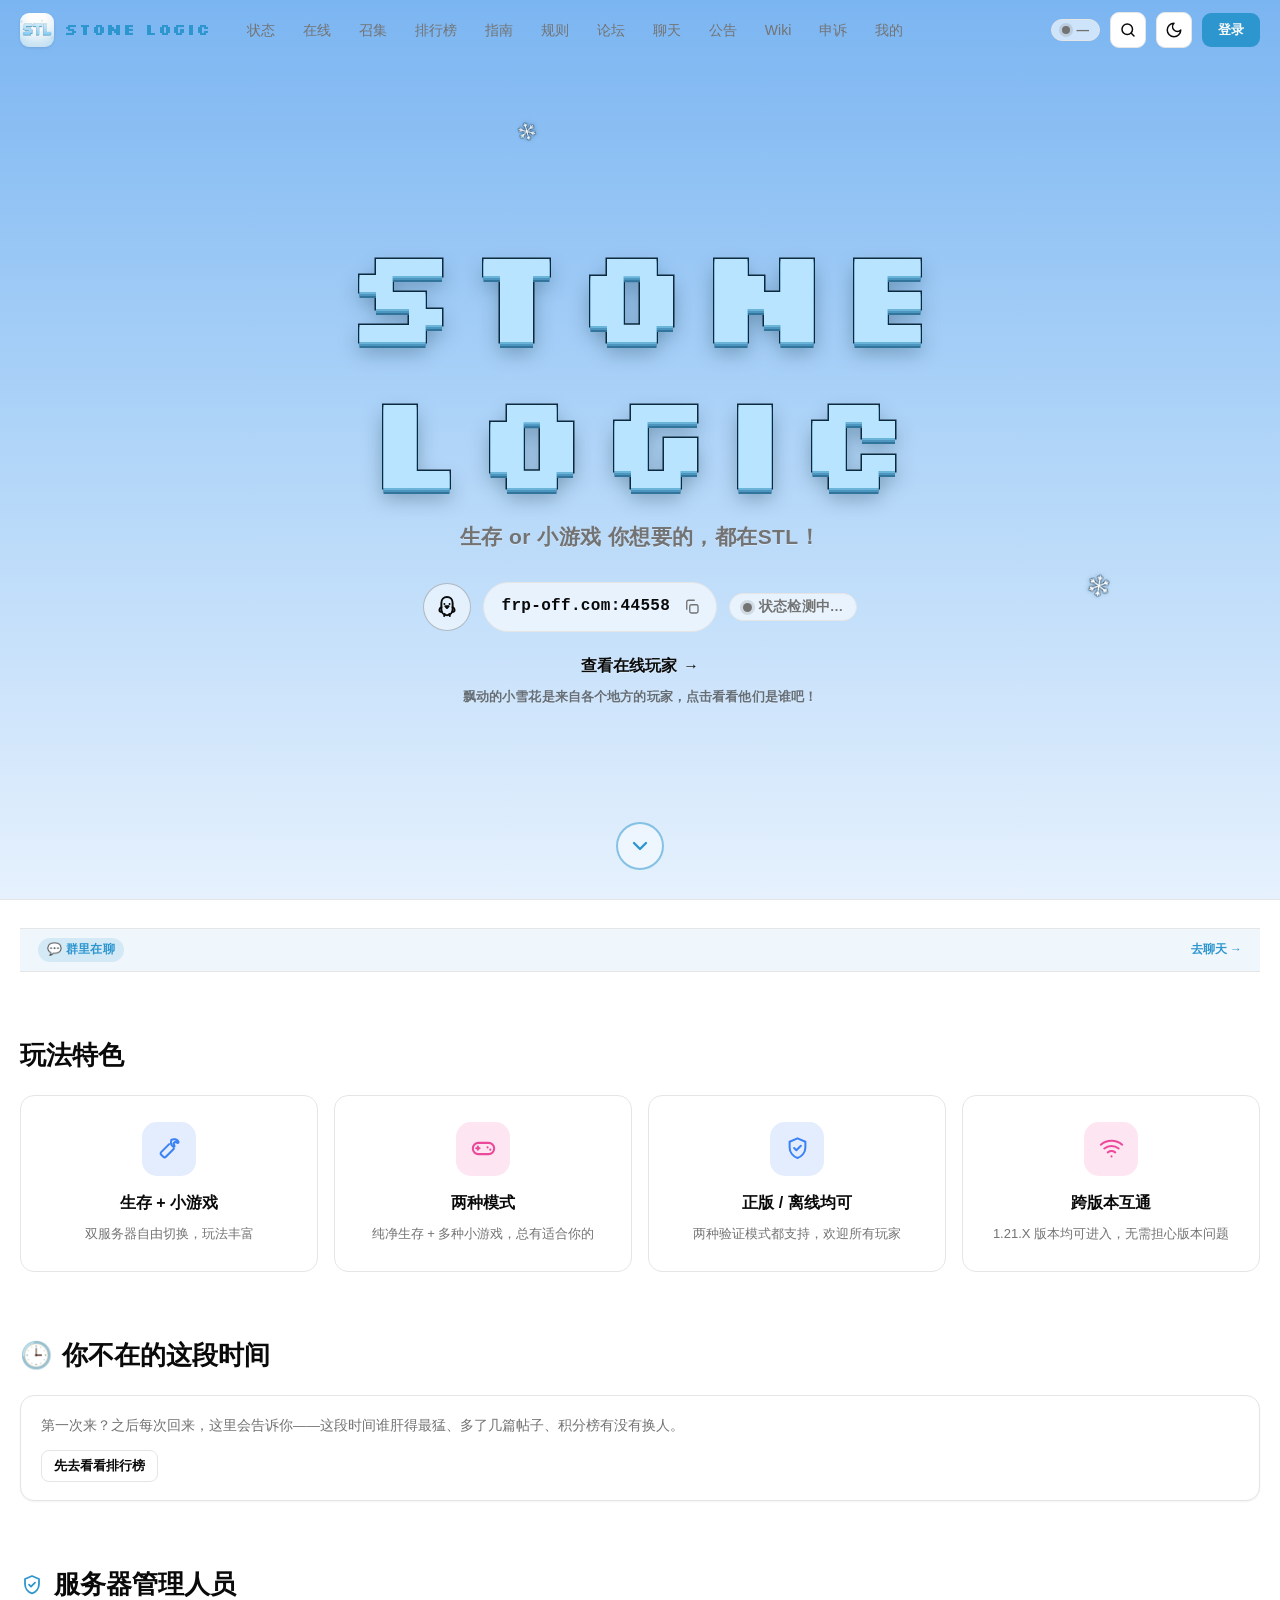
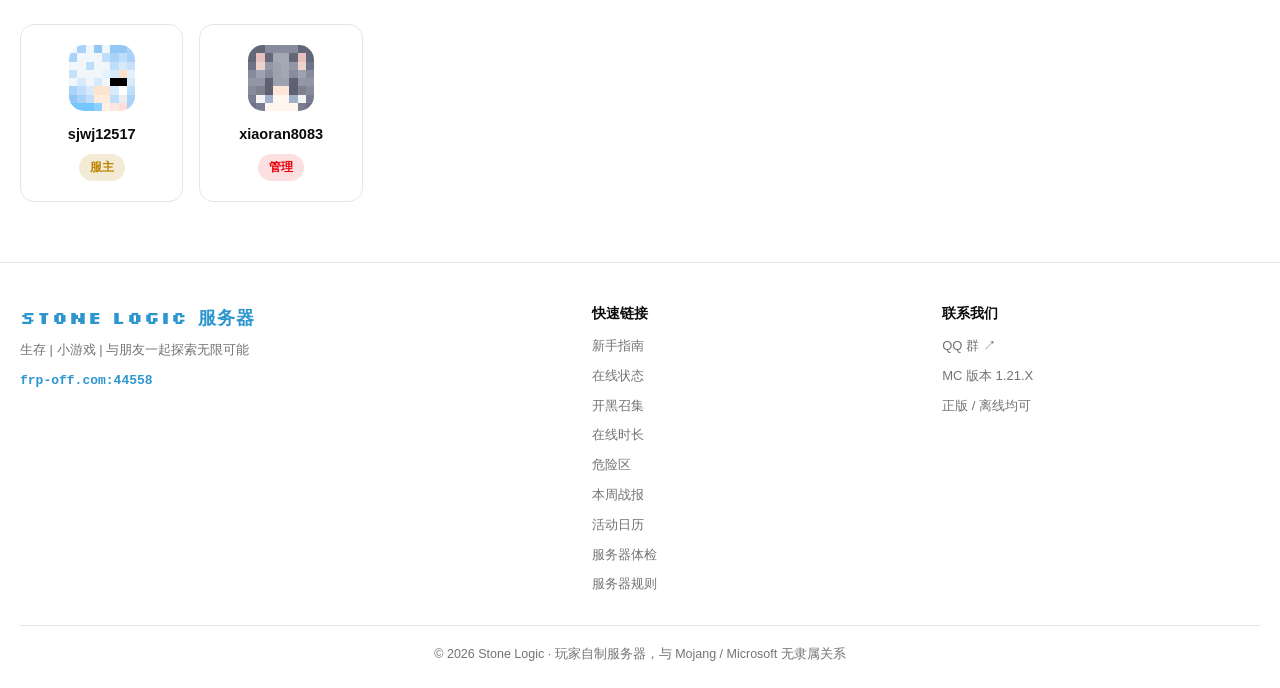
==== commit f3fa9391: "fix: 官网服务器地址 frp-top.com -> frp-off.com:44558" ====
--- a/index.html
+++ b/index.html
@@ -40,7 +40,7 @@
     <div class="footer-brand">
       <div class="fb-name stl-pixel" id="footerName">Stone Logic 服务器</div>
       <p class="fb-tag">生存 | 小游戏 | 与朋友一起探索无限可能</p>
-      <div class="fb-ip" id="footerIp">frp-top.com:44558</div>
+      <div class="fb-ip" id="footerIp">frp-off.com:44558</div>
     </div>
     <div class="footer-col">
       <div class="fc-title">快速链接</div>
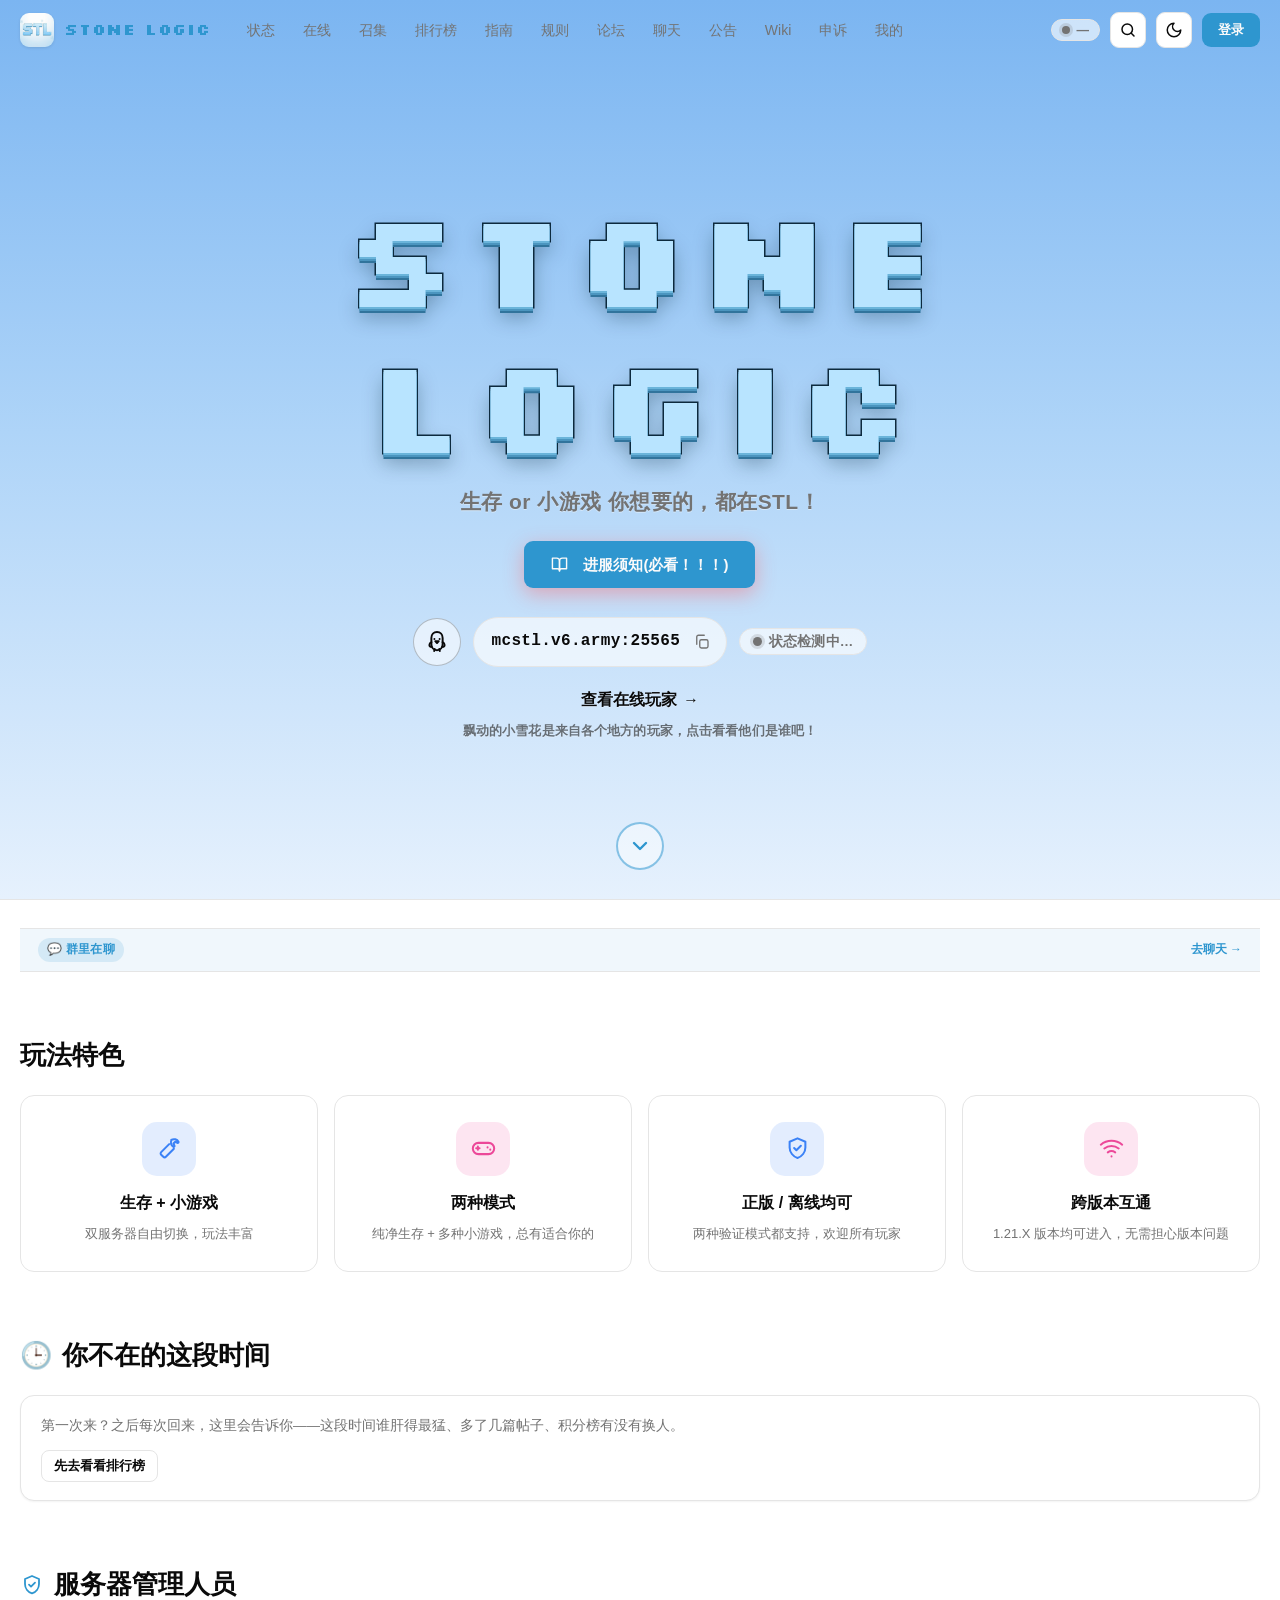
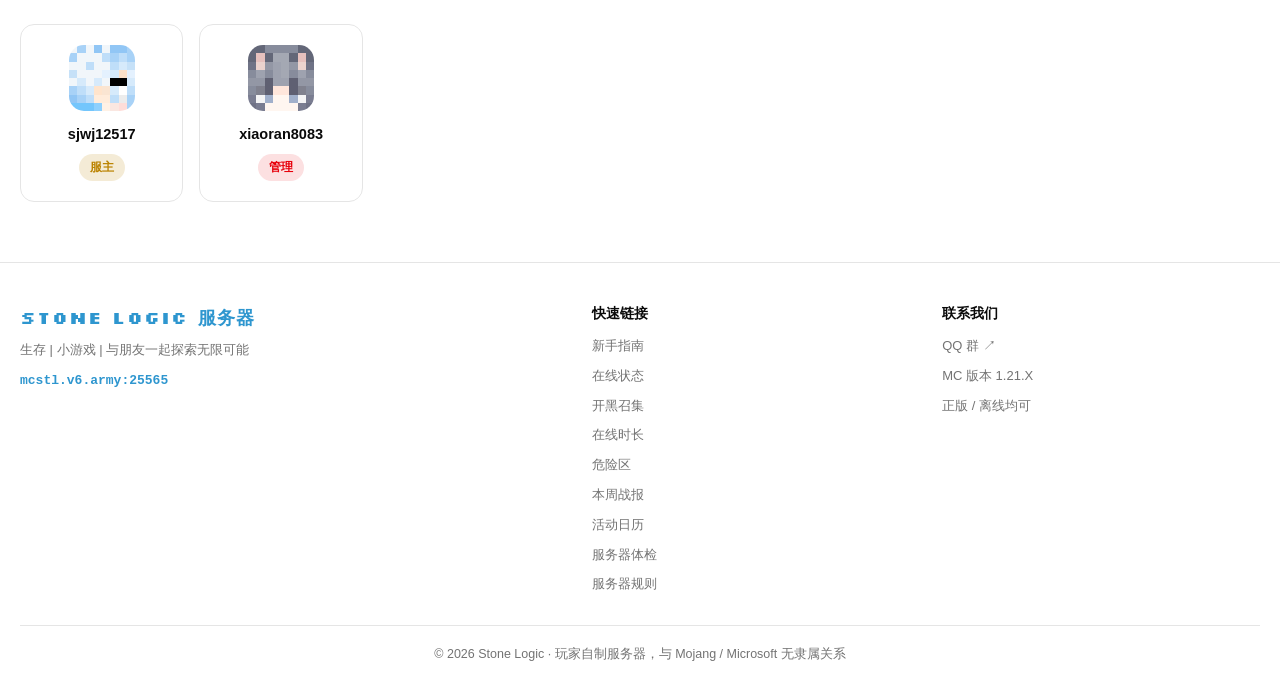
==== commit a8fef8a6: "官网: 首页加进服须知按钮 + 服务器地址统一为 mcstl.v6.army:25565" ====
--- a/index.html
+++ b/index.html
@@ -40,7 +40,7 @@
     <div class="footer-brand">
       <div class="fb-name stl-pixel" id="footerName">Stone Logic 服务器</div>
       <p class="fb-tag">生存 | 小游戏 | 与朋友一起探索无限可能</p>
-      <div class="fb-ip" id="footerIp">frp-off.com:44558</div>
+      <div class="fb-ip" id="footerIp">mcstl.v6.army:25565</div>
     </div>
     <div class="footer-col">
       <div class="fc-title">快速链接</div>
--- a/assets/style.css
+++ b/assets/style.css
@@ -181,8 +181,20 @@
   color:var(--muted-foreground);
   text-shadow:0 1px 0 rgba(255,255,255,.4);
 }
-.hero-actions{display:flex;gap:12px;justify-content:center;flex-wrap:wrap}
+.hero-actions{display:flex;gap:12px;justify-content:center;flex-wrap:wrap;margin-top:22px}
 .hero-actions .btn{font-size:14.5px;padding:11px 22px}
+.hero-guide-btn{
+  font-weight:800;font-size:15px!important;padding:12px 26px!important;border-radius:999px;
+  background:linear-gradient(135deg,#ff5a5f,#ff8a3d);color:#fff;border:0;
+  box-shadow:0 6px 20px rgba(255,90,95,.42);text-decoration:none;
+  animation:guidePulse 2.2s ease-in-out infinite;transition:transform .18s,box-shadow .18s;
+}
+.hero-guide-btn:hover{transform:translateY(-2px) scale(1.03);box-shadow:0 10px 26px rgba(255,90,95,.55);color:#fff}
+@keyframes guidePulse{
+  0%,100%{box-shadow:0 6px 20px rgba(255,90,95,.42)}
+  50%{box-shadow:0 6px 28px rgba(255,90,95,.75),0 0 0 6px rgba(255,90,95,.12)}
+}
+@media (prefers-reduced-motion: reduce){.hero-guide-btn{animation:none}}
 .hero-meta{display:flex;align-items:center;justify-content:center;gap:12px;margin-top:clamp(20px,3.2vh,36px);flex-wrap:wrap}
 .hero-qq{width:48px;height:48px;border-radius:50%;display:grid;place-items:center;flex:none;
   border:1.6px solid color-mix(in oklab,var(--foreground) 24%,transparent);color:var(--foreground);
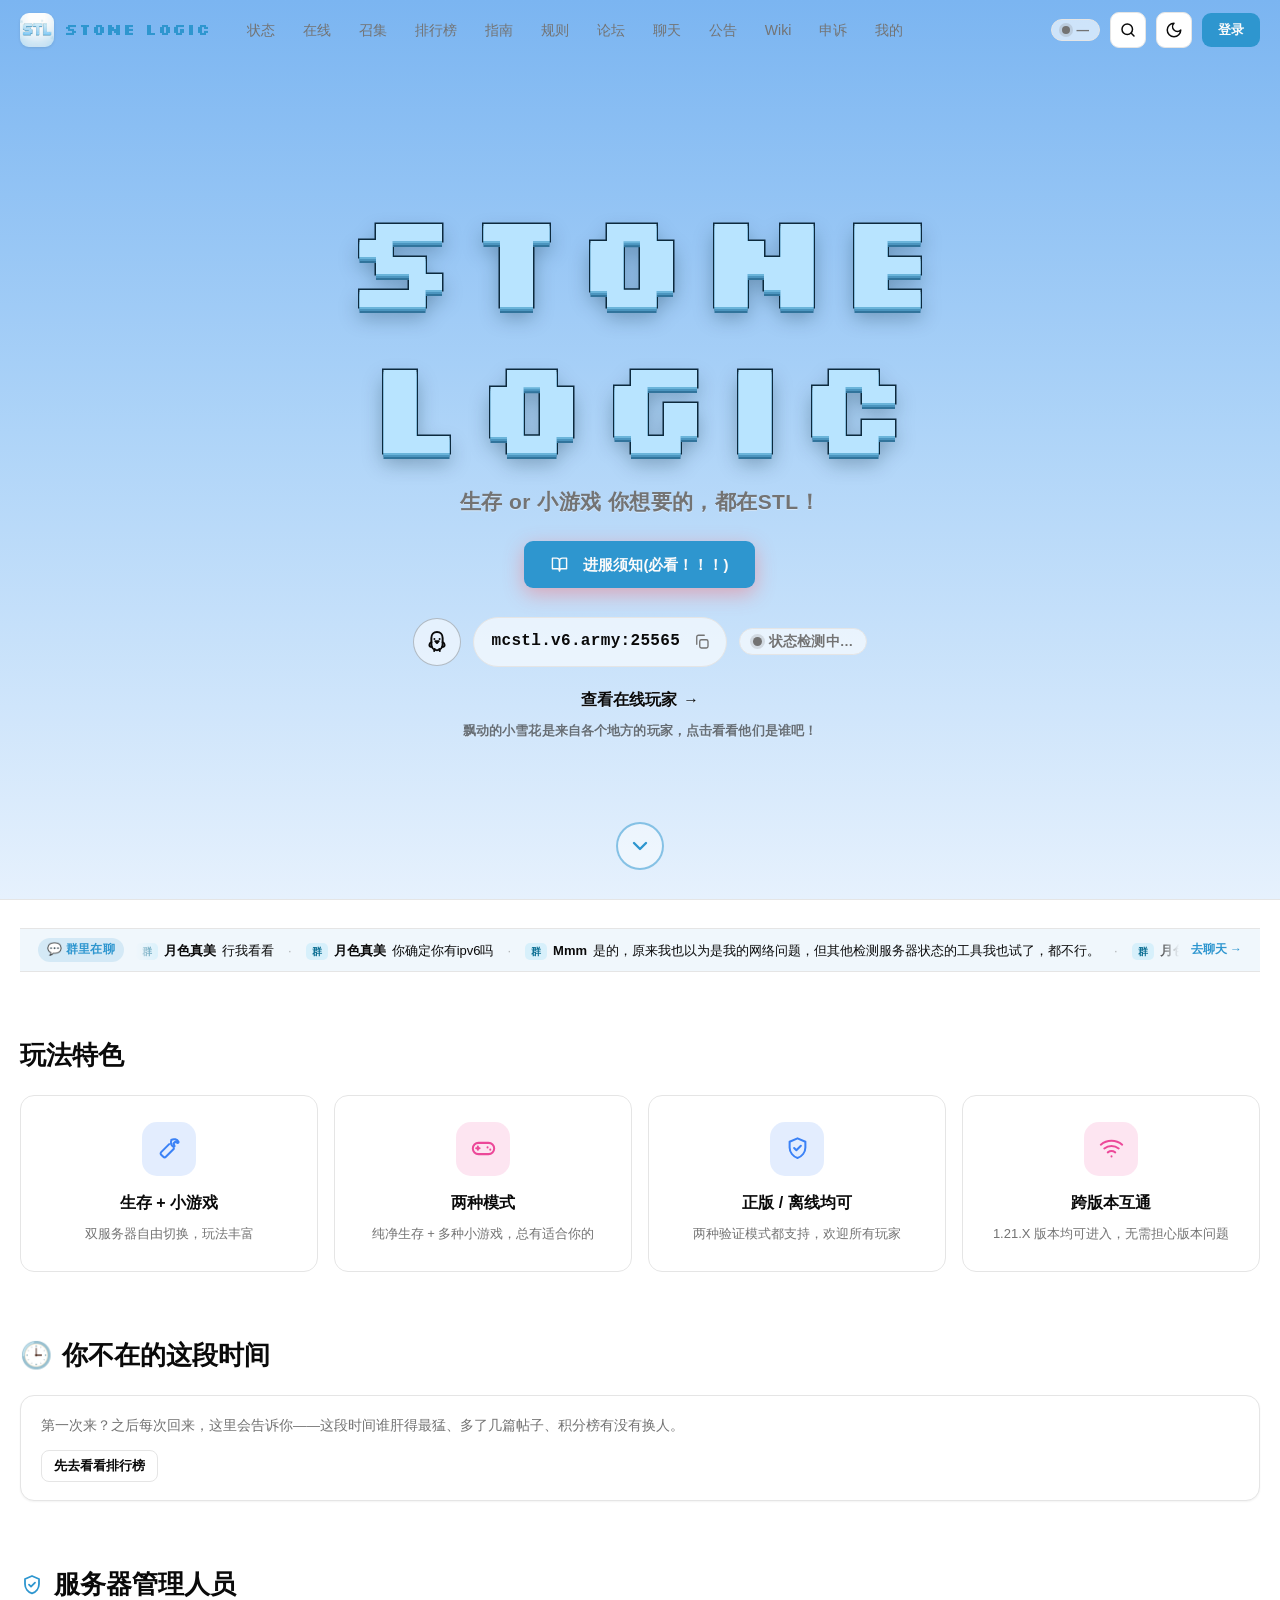
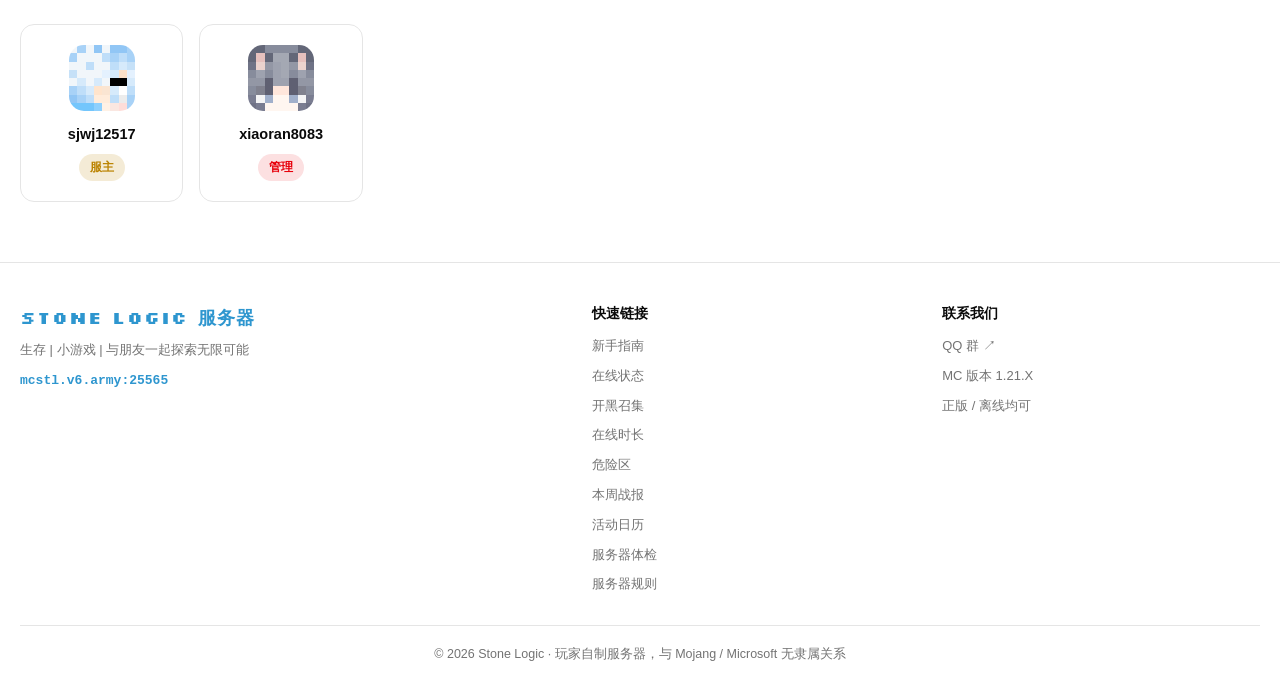
==== commit a30a6be1: "破缓存: 静态资源加版本戳 20261115b" ====
--- a/index.html
+++ b/index.html
@@ -6,7 +6,7 @@
 <meta name="description" content="Stone Logic 服务器官方站点：服务器状态、玩家皮肤查询、新手指南、服务器规则、封禁申诉。">
 <title>Stone Logic 服务器</title>
 <link rel="icon" href="assets/icon.png">
-<link rel="stylesheet" href="assets/style.css">
+<link rel="stylesheet" href="assets/style.css?v=20261115b">
   <link rel="preload" as="font" href="assets/fonts/silkscreen-700.woff2" type="font/woff2" crossorigin>
 </head>
 <body>
@@ -87,8 +87,8 @@
   </div>
 </div>
 
-<script src="assets/app.js"></script>
-<script src="assets/authbar.js"></script>
-<script src="assets/editor.js"></script>
+<script src="assets/app.js?v=20261115b"></script>
+<script src="assets/authbar.js?v=20261115b"></script>
+<script src="assets/editor.js?v=20261115b"></script>
 </body>
 </html>
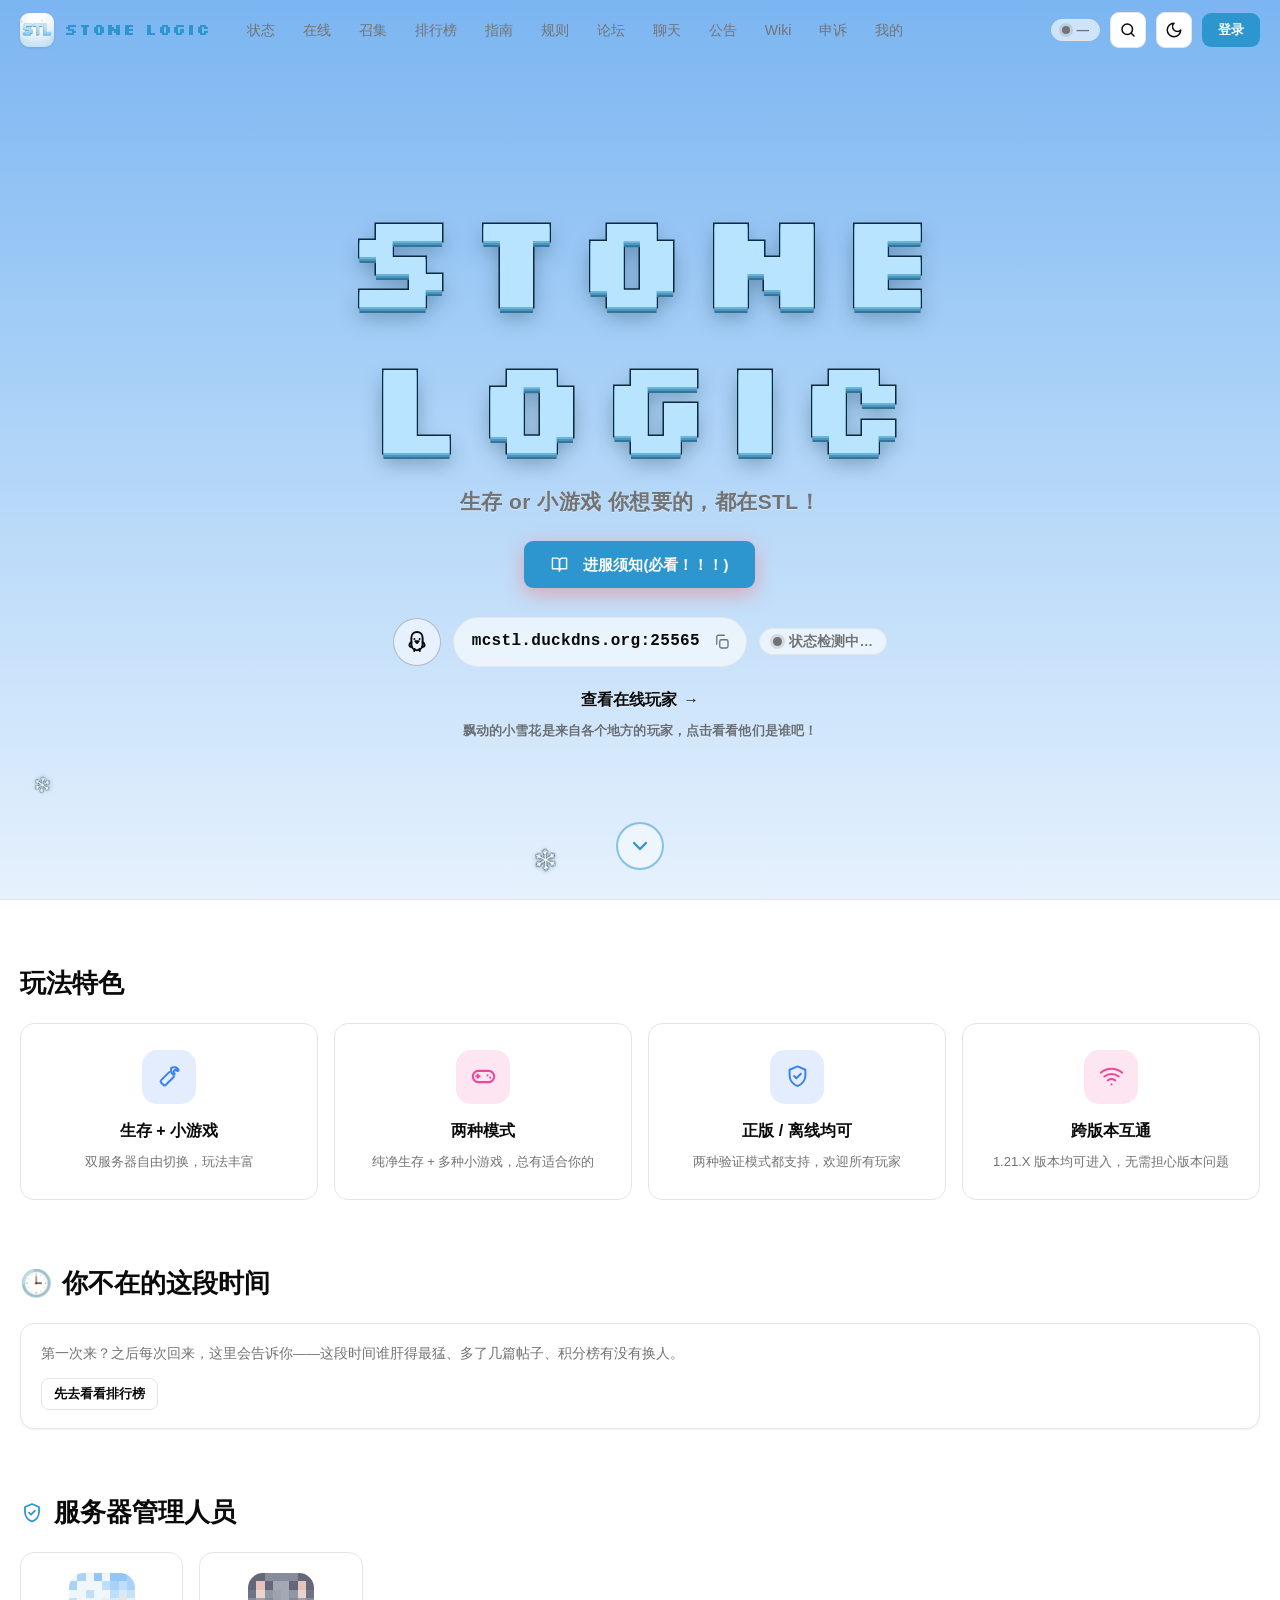
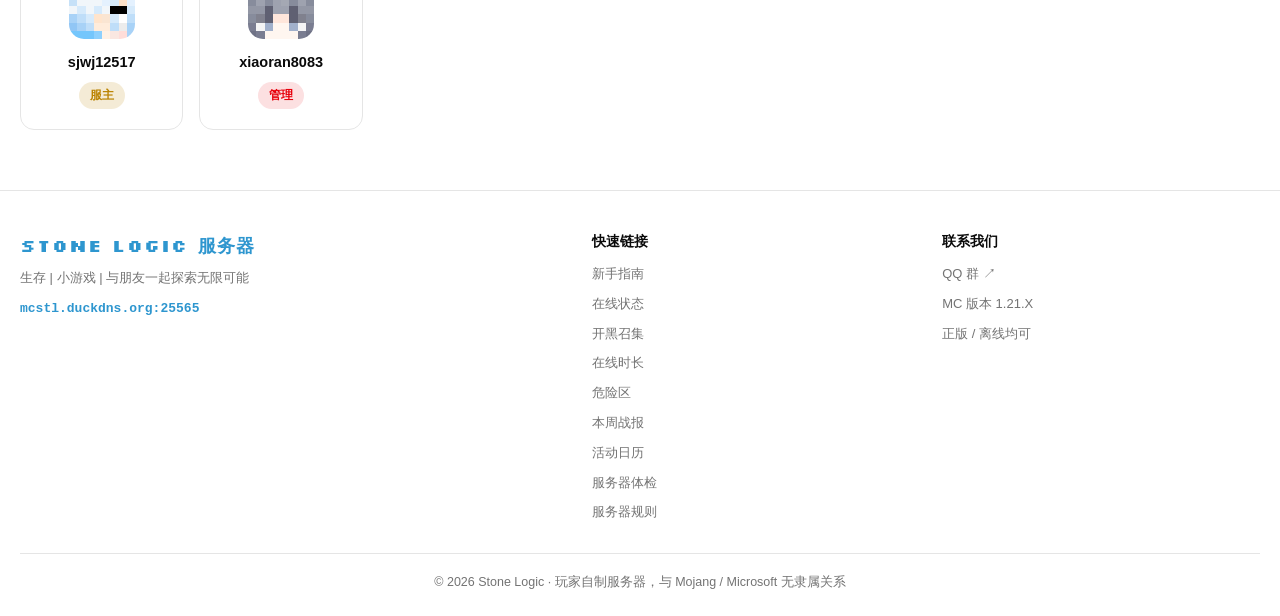
==== commit ce5158ba: "官网: 进服须知更新为IPv6指引新文档(锚点跳转+蓝色下划线链接), 服务器地址统一 mcstl.duckdns.org, 静态资源破缓存20261120" ====
--- a/index.html
+++ b/index.html
@@ -6,7 +6,7 @@
 <meta name="description" content="Stone Logic 服务器官方站点：服务器状态、玩家皮肤查询、新手指南、服务器规则、封禁申诉。">
 <title>Stone Logic 服务器</title>
 <link rel="icon" href="assets/icon.png">
-<link rel="stylesheet" href="assets/style.css?v=20261115b">
+<link rel="stylesheet" href="assets/style.css?v=20261120">
   <link rel="preload" as="font" href="assets/fonts/silkscreen-700.woff2" type="font/woff2" crossorigin>
 </head>
 <body>
@@ -40,7 +40,7 @@
     <div class="footer-brand">
       <div class="fb-name stl-pixel" id="footerName">Stone Logic 服务器</div>
       <p class="fb-tag">生存 | 小游戏 | 与朋友一起探索无限可能</p>
-      <div class="fb-ip" id="footerIp">mcstl.v6.army:25565</div>
+      <div class="fb-ip" id="footerIp">mcstl.duckdns.org:25565</div>
     </div>
     <div class="footer-col">
       <div class="fc-title">快速链接</div>
@@ -87,8 +87,8 @@
   </div>
 </div>
 
-<script src="assets/app.js?v=20261115b"></script>
-<script src="assets/authbar.js?v=20261115b"></script>
-<script src="assets/editor.js?v=20261115b"></script>
+<script src="assets/app.js?v=20261120"></script>
+<script src="assets/authbar.js?v=20261120"></script>
+<script src="assets/editor.js?v=20261120"></script>
 </body>
 </html>
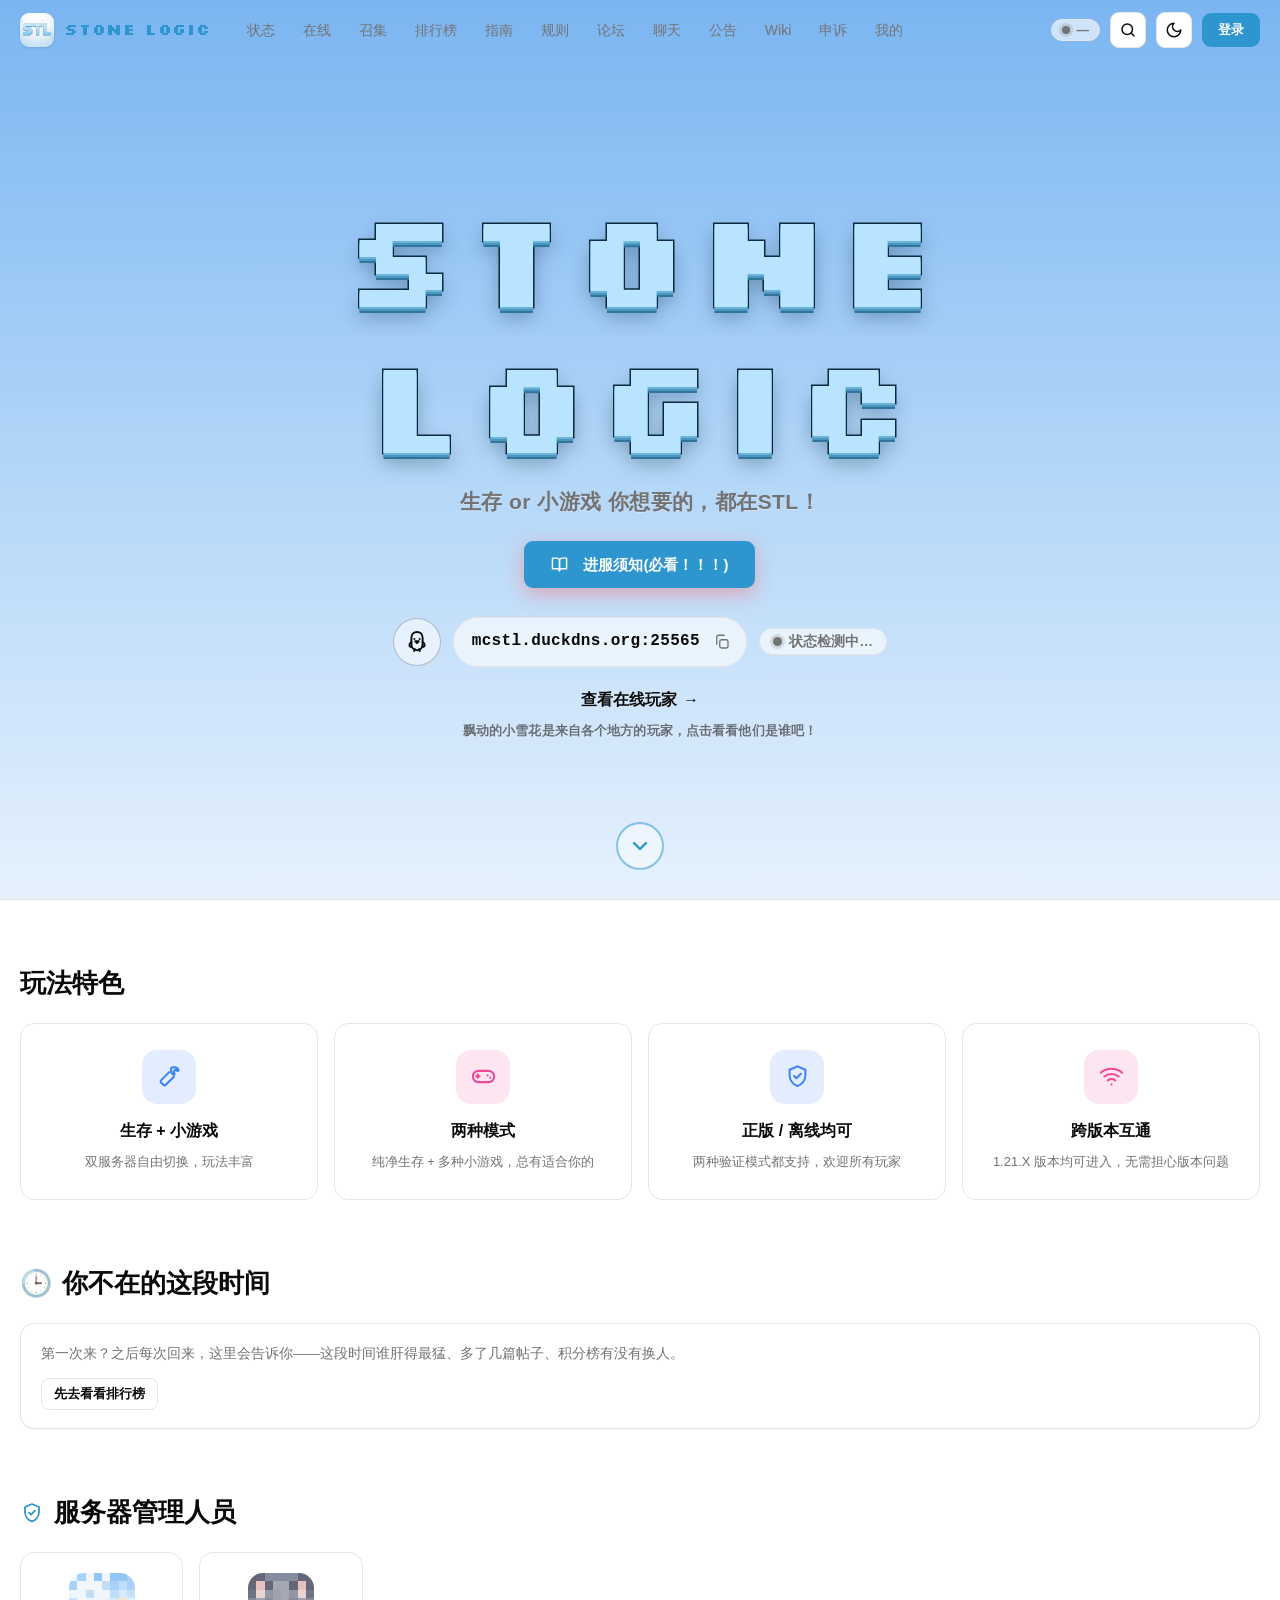
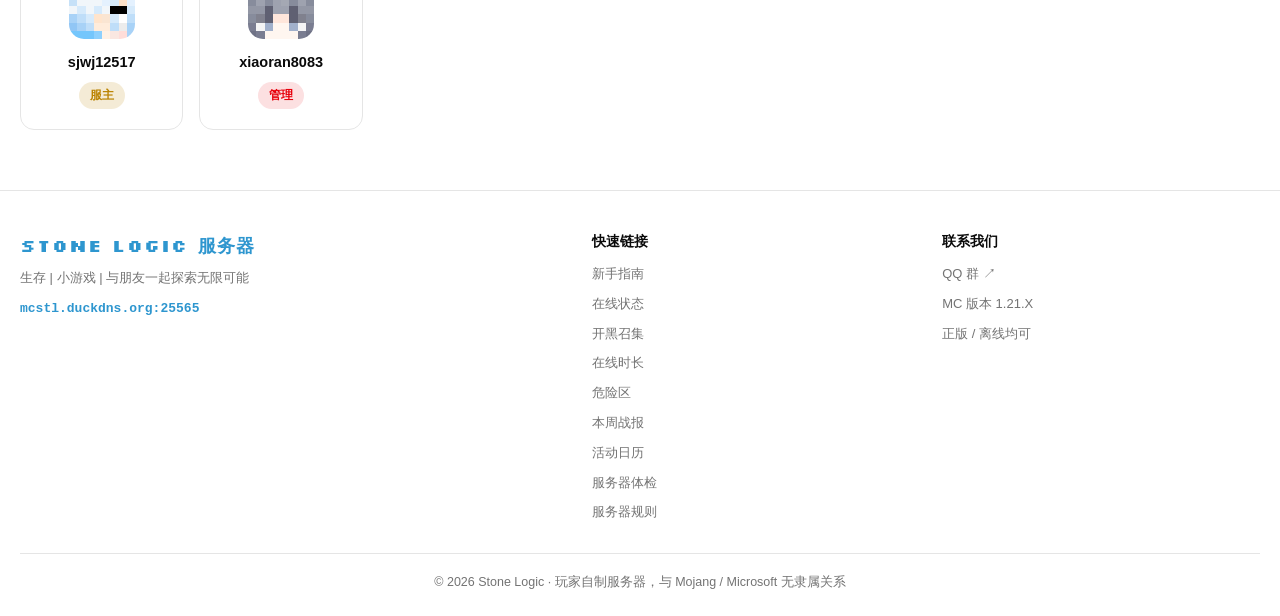
==== commit 73ae6699: "官网在线人数改为实时: 后端RCON变化即推ntfy(省额度心跳), 前端SSE订阅驱动所有人数/名单/雪花实时更新" ====
--- a/index.html
+++ b/index.html
@@ -6,7 +6,7 @@
 <meta name="description" content="Stone Logic 服务器官方站点：服务器状态、玩家皮肤查询、新手指南、服务器规则、封禁申诉。">
 <title>Stone Logic 服务器</title>
 <link rel="icon" href="assets/icon.png">
-<link rel="stylesheet" href="assets/style.css?v=20261120">
+<link rel="stylesheet" href="assets/style.css?v=20261121">
   <link rel="preload" as="font" href="assets/fonts/silkscreen-700.woff2" type="font/woff2" crossorigin>
 </head>
 <body>
@@ -87,8 +87,8 @@
   </div>
 </div>
 
-<script src="assets/app.js?v=20261120"></script>
-<script src="assets/authbar.js?v=20261120"></script>
-<script src="assets/editor.js?v=20261120"></script>
+<script src="assets/app.js?v=20261121"></script>
+<script src="assets/authbar.js?v=20261121"></script>
+<script src="assets/editor.js?v=20261121"></script>
 </body>
 </html>
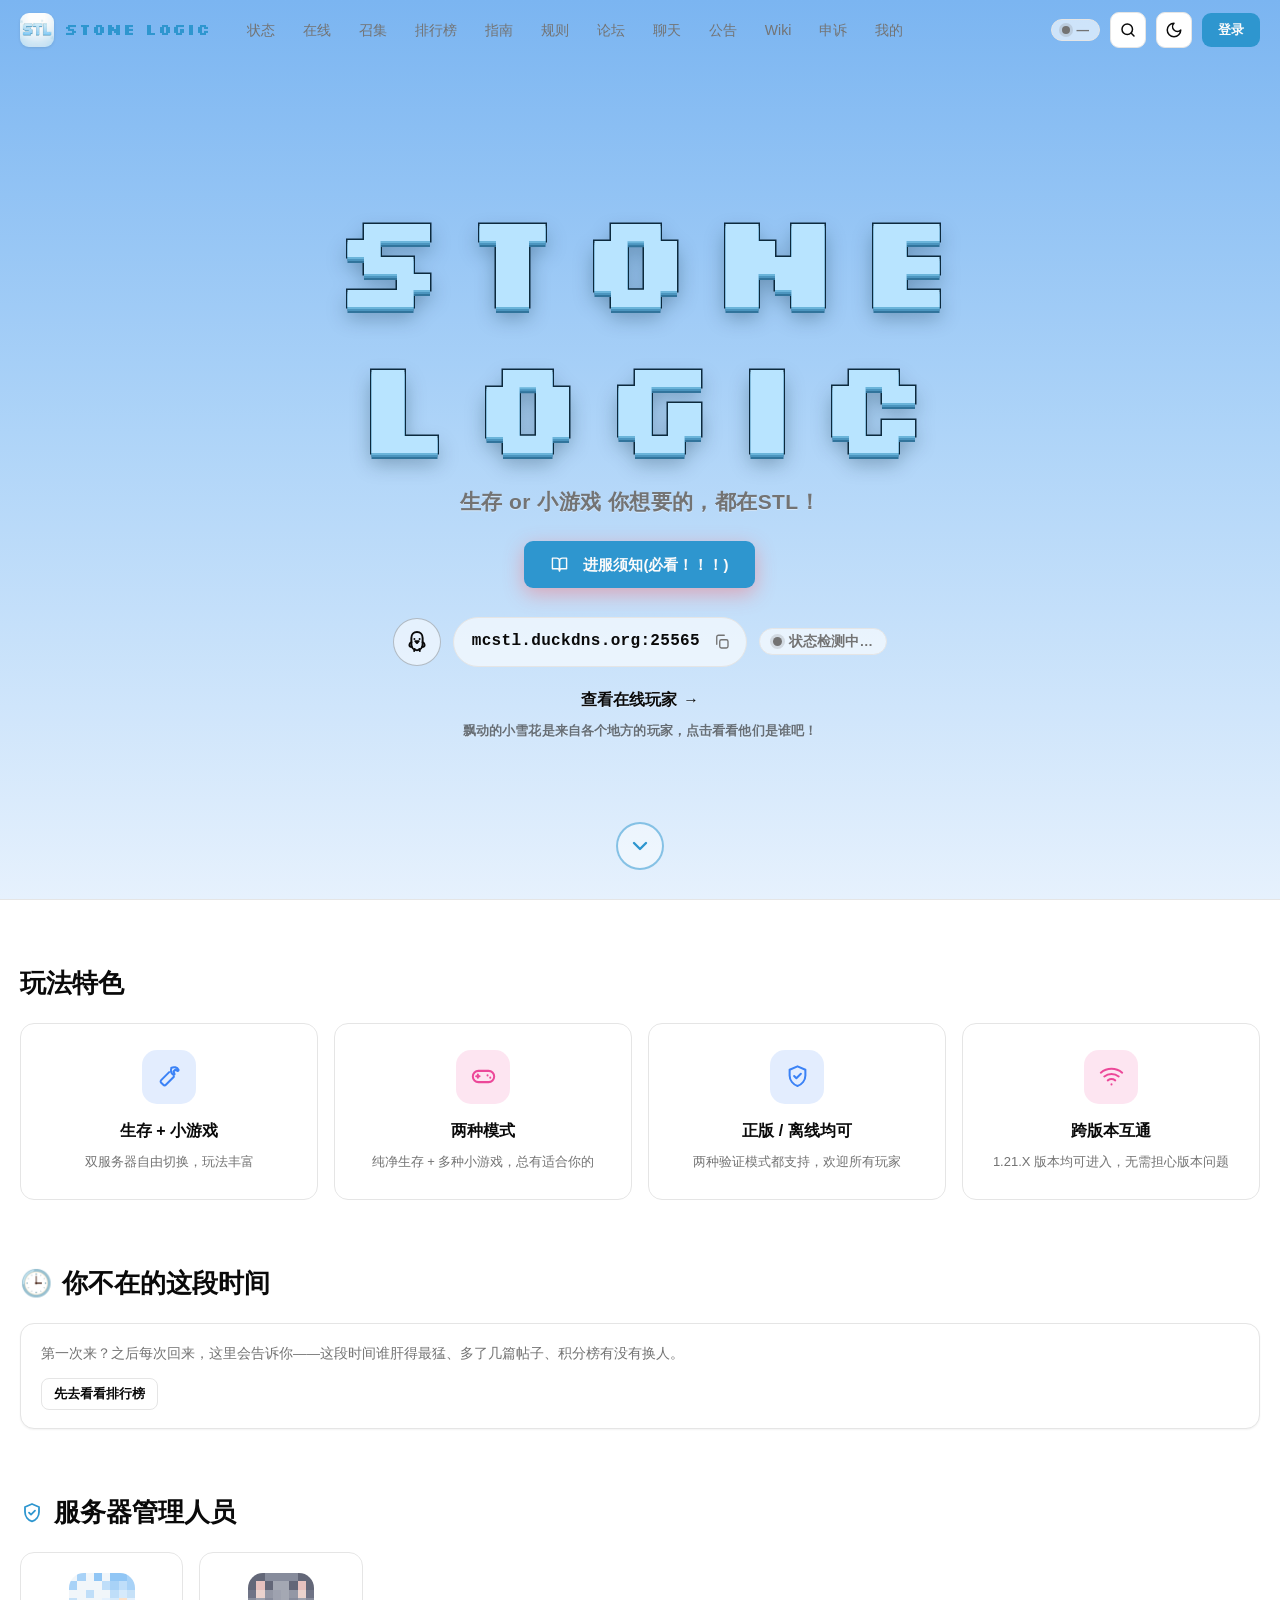
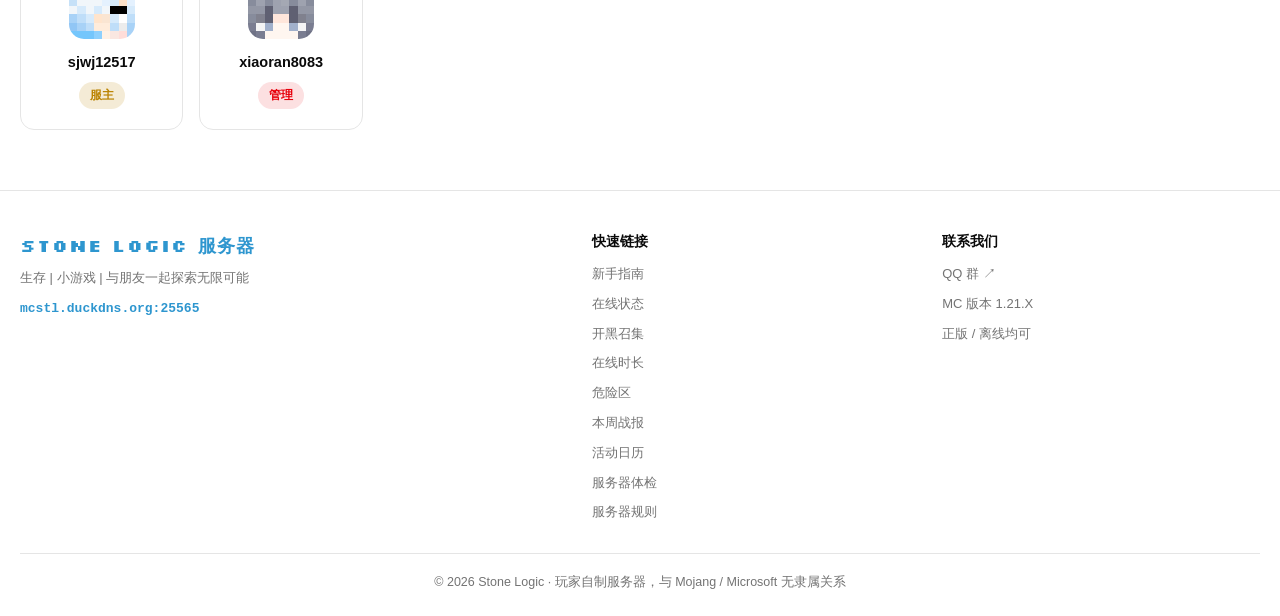
==== commit 6b92b5a0: "feat: hero 标题加入磁吸果冻形变效果" ====
--- a/index.html
+++ b/index.html
@@ -6,7 +6,7 @@
 <meta name="description" content="Stone Logic 服务器官方站点：服务器状态、玩家皮肤查询、新手指南、服务器规则、封禁申诉。">
 <title>Stone Logic 服务器</title>
 <link rel="icon" href="assets/icon.png">
-<link rel="stylesheet" href="assets/style.css?v=20261121">
+<link rel="stylesheet" href="assets/style.css?v=20261121b">
   <link rel="preload" as="font" href="assets/fonts/silkscreen-700.woff2" type="font/woff2" crossorigin>
 </head>
 <body>
@@ -88,6 +88,7 @@
 </div>
 
 <script src="assets/app.js?v=20261121"></script>
+<script src="assets/magnetic-title.js?v=20261121"></script>
 <script src="assets/authbar.js?v=20261121"></script>
 <script src="assets/editor.js?v=20261121"></script>
 </body>
--- a/assets/style.css
+++ b/assets/style.css
@@ -174,6 +174,13 @@
   image-rendering:pixelated;
 }
 .hero-title span{display:block;padding-left:.06em}
+/* 磁吸果冻字母：每个字母独立形变，不影响整体位置 */
+.hero-title .m-letter{
+  display:inline-block;
+  will-change:transform;
+  transform-origin:50% 78%;
+  backface-visibility:hidden;
+}
 .hero-slogan{
   margin:18px 0 4px;
   font-size:clamp(15px,1.9vw,21px);
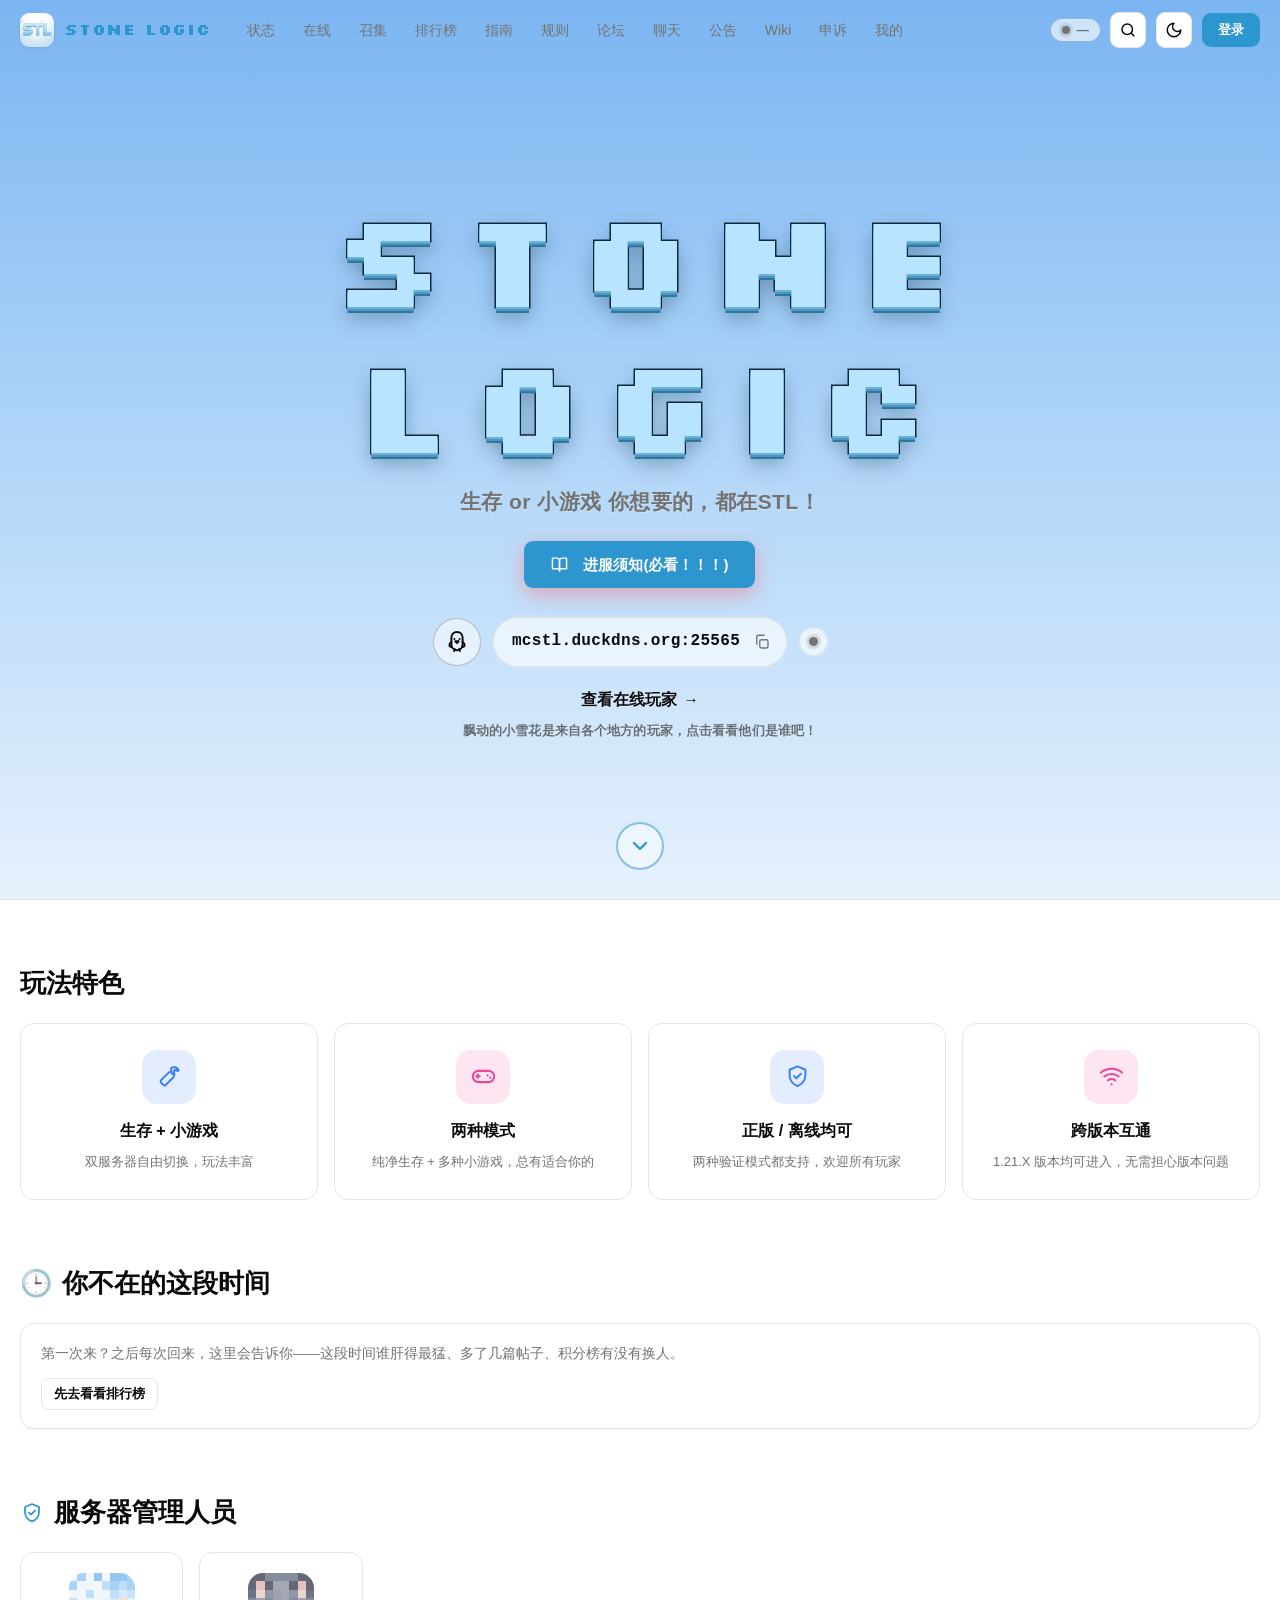
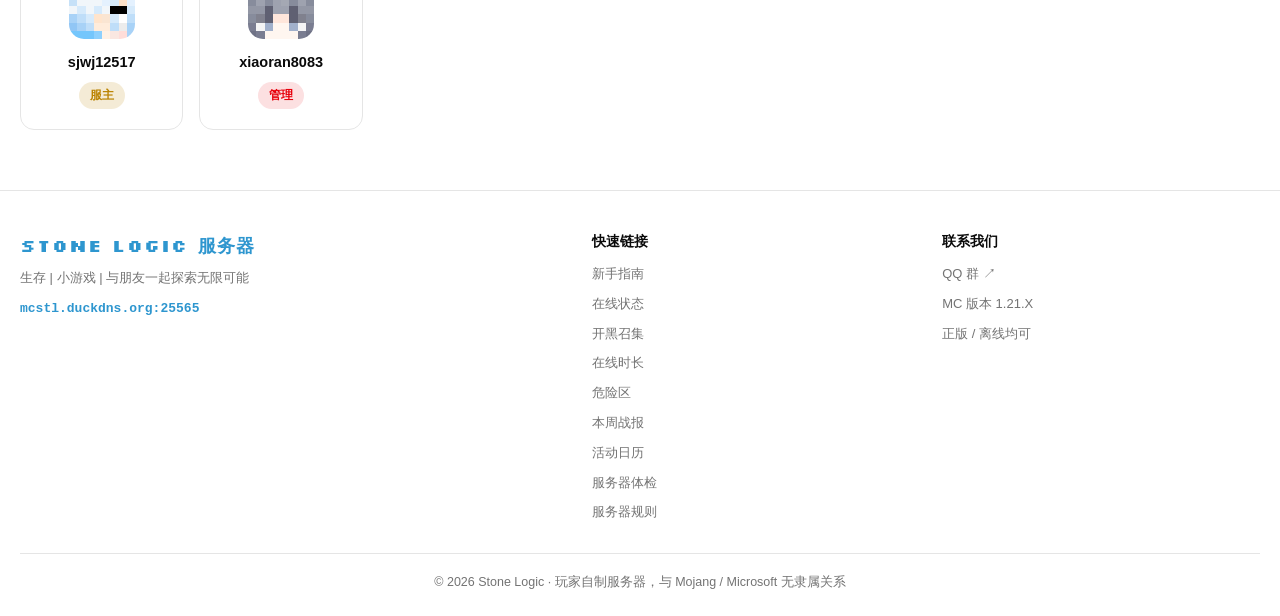
==== commit 04b2b724: "style: 首页地址栏居中，状态提示改为单独圆点" ====
--- a/index.html
+++ b/index.html
@@ -6,7 +6,7 @@
 <meta name="description" content="Stone Logic 服务器官方站点：服务器状态、玩家皮肤查询、新手指南、服务器规则、封禁申诉。">
 <title>Stone Logic 服务器</title>
 <link rel="icon" href="assets/icon.png">
-<link rel="stylesheet" href="assets/style.css?v=20261121b">
+<link rel="stylesheet" href="assets/style.css?v=20261121c">
   <link rel="preload" as="font" href="assets/fonts/silkscreen-700.woff2" type="font/woff2" crossorigin>
 </head>
 <body>
--- a/assets/style.css
+++ b/assets/style.css
@@ -202,7 +202,9 @@
   50%{box-shadow:0 6px 28px rgba(255,90,95,.75),0 0 0 6px rgba(255,90,95,.12)}
 }
 @media (prefers-reduced-motion: reduce){.hero-guide-btn{animation:none}}
-.hero-meta{display:flex;align-items:center;justify-content:center;gap:12px;margin-top:clamp(20px,3.2vh,36px);flex-wrap:wrap}
+.hero-meta{display:grid;grid-template-columns:1fr auto 1fr;align-items:center;gap:12px;margin-top:clamp(20px,3.2vh,36px)}
+.hero-meta .hero-qq{justify-self:end}
+.hero-meta .live-badge{justify-self:start}
 .hero-qq{width:48px;height:48px;border-radius:50%;display:grid;place-items:center;flex:none;
   border:1.6px solid color-mix(in oklab,var(--foreground) 24%,transparent);color:var(--foreground);
   background:color-mix(in oklab,var(--card) 55%,transparent);transition:.18s}
@@ -462,6 +464,14 @@
   .brand-name{display:none}
   .main{padding:20px 14px 50px}
   .nav-main a,.nav-main .nav-item{padding:6px 9px;font-size:13px}
+  .hero-meta{display:flex;flex-wrap:wrap;justify-content:center;gap:8px}
+  .hero-meta .hero-qq,.hero-meta .live-badge{justify-self:auto}
+  .hero-meta .hero-qq{width:42px;height:42px}
+  .hero-meta .hero-qq svg{width:22px;height:22px}
+  .hero-meta .hero-addr{padding:3px 3px 3px 12px}
+  .hero-meta .hero-ip{font-size:14px}
+  .hero-meta .hero-copy{width:34px;height:34px}
+  .hero-meta .live-badge{padding:8px}
 }
 
 /* ===== 入场动画 ===== */
@@ -529,6 +539,9 @@
 [data-theme="dark"] .live-badge.is-on{color:#4ade80}
 /* 首页：跟地址一起淡入，别突兀地蹦出来 */
 .hero-sky .live-badge{animation:stlFadeUp .6s .38s both}
+/* 首页 Hero：状态只保留一个圆点，隐藏文字、胶囊收成圆形 */
+.hero-sky .live-badge{padding:9px;gap:0}
+.hero-sky .live-badge .live-txt{display:none}
 @media (prefers-reduced-motion: reduce){
   .hero-sky .live-badge{animation:none!important}
   .live-badge.is-on .live-dot{animation:none!important}
